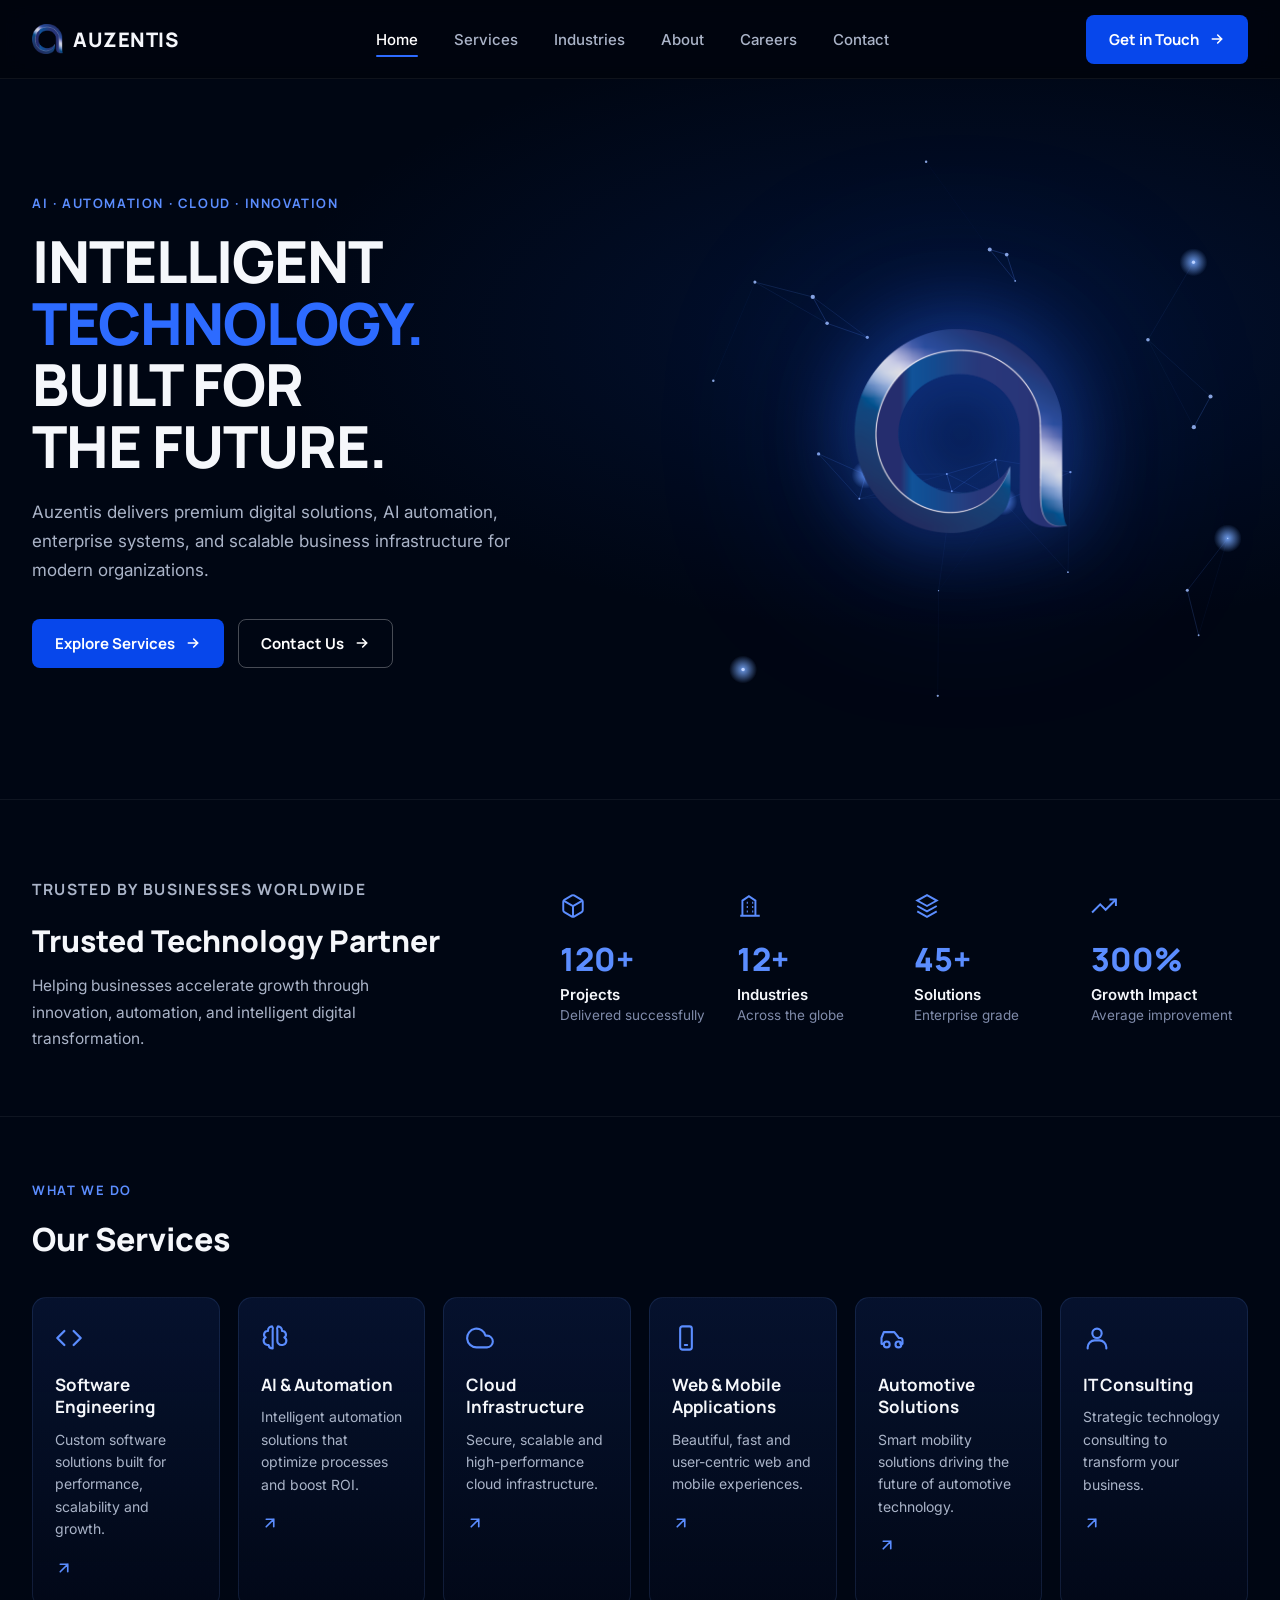
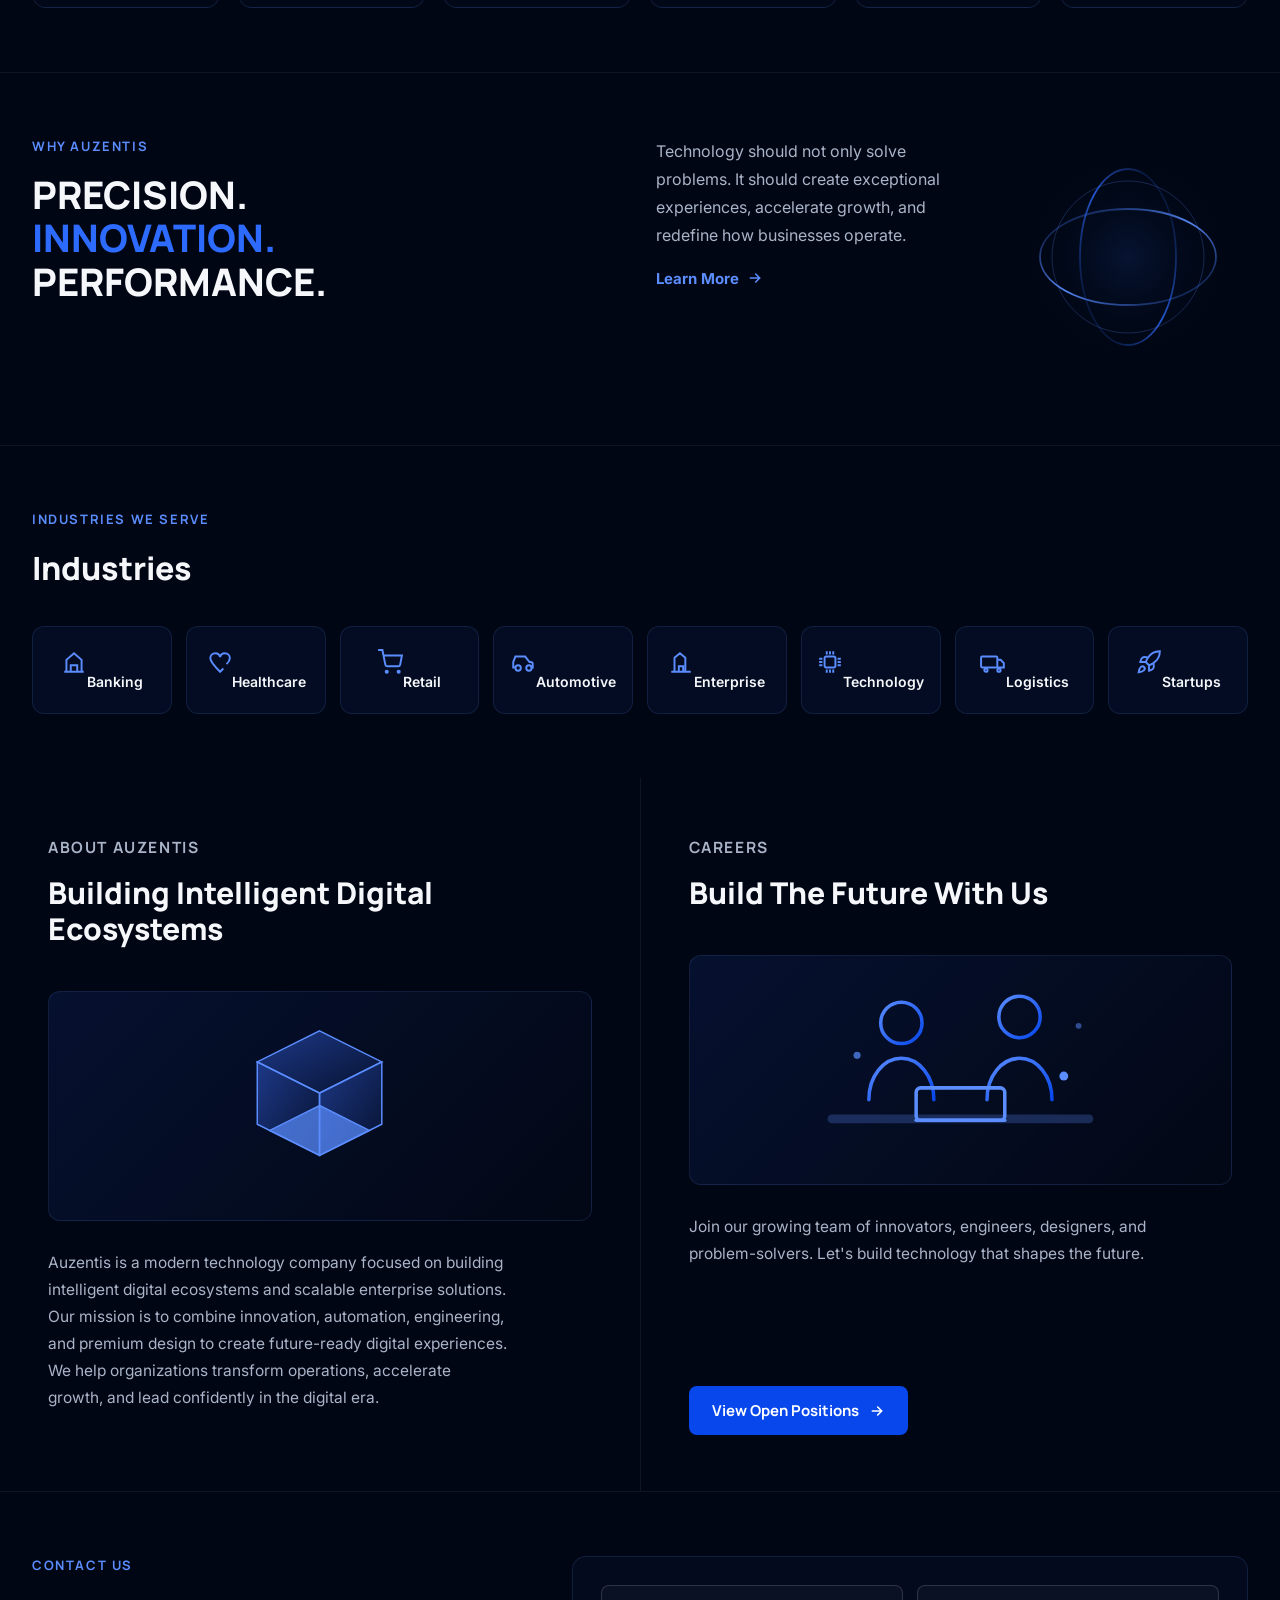
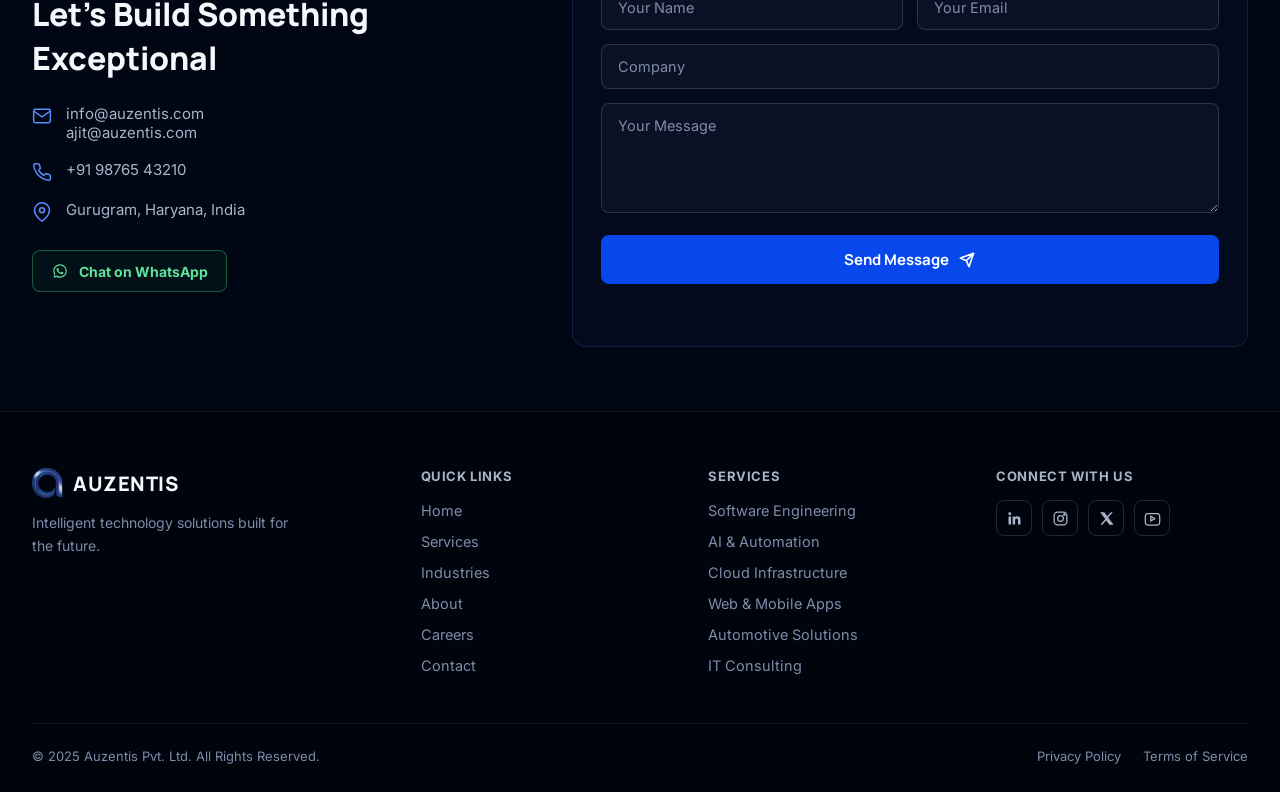
==== index.html @ 9b51dac3 "Auzentis website first draft commited" ====
<!DOCTYPE html>
<html lang="en">
<head>
<meta charset="UTF-8">
<meta name="viewport" content="width=device-width, initial-scale=1.0">
<title>Auzentis — Intelligent Technology. Built For The Future.</title>
<meta name="description" content="Auzentis delivers premium digital solutions, AI automation, enterprise systems, and scalable business infrastructure for modern organizations.">
<link rel="icon" type="image/png" href="assets/favicon-32.png">
<link rel="apple-touch-icon" href="assets/apple-touch-icon.png">
<link rel="preconnect" href="https://fonts.googleapis.com">
<link rel="preconnect" href="https://fonts.gstatic.com" crossorigin>
<link href="https://fonts.googleapis.com/css2?family=Inter:wght@400;500;600;700;800;900&family=Manrope:wght@400;500;600;700;800&display=swap" rel="stylesheet">
<style>
  :root{
    --bg-0:#00040c;
    --bg-1:#000613;
    --bg-2:#000a1a;
    --bg-3:#02091c;
    --card:#04123180;
    --card-solid:#071534;
    --border-soft:rgba(70,100,170,0.22);
    --border-strong:rgba(110,150,255,0.3);
    --blue:#0747eb;
    --blue-bright:#2d6bff;
    --blue-light:#5b8dff;
    --white:#f5f7fb;
    --grey:#aab4c8;
    --grey-dim:#7f8baa;
    --radius:14px;
    --maxw:1280px;
    --font-display:'Manrope', 'Inter', sans-serif;
    --font-body:'Inter', sans-serif;
  }

  *{margin:0;padding:0;box-sizing:border-box;}

  html{scroll-behavior:smooth;}

  body{
    background:var(--bg-1);
    color:var(--white);
    font-family:var(--font-body);
    -webkit-font-smoothing:antialiased;
    overflow-x:hidden;
  }

  a{color:inherit;text-decoration:none;}
  ul{list-style:none;}
  button{font-family:inherit;cursor:pointer;}

  img{max-width:100%;display:block;}

  .wrap{
    max-width:var(--maxw);
    margin:0 auto;
    padding:0 32px;
  }

  :focus-visible{
    outline:2px solid var(--blue-light);
    outline-offset:3px;
    border-radius:4px;
  }

  /* ---------- Buttons ---------- */
  .btn{
    display:inline-flex;
    align-items:center;
    gap:10px;
    font-family:var(--font-display);
    font-weight:700;
    font-size:15px;
    padding:13px 22px;
    border-radius:8px;
    border:1px solid transparent;
    transition:transform .15s ease, box-shadow .15s ease, background .15s ease, border-color .15s ease;
    white-space:nowrap;
  }
  .btn svg{transition:transform .2s ease;}
  .btn:hover svg{transform:translateX(3px);}
  .btn-primary{
    background:var(--blue);
    color:#fff;
    box-shadow:0 0 0 0 rgba(7,71,235,0.5);
  }
  .btn-primary:hover{
    background:var(--blue-bright);
    box-shadow:0 6px 24px -4px rgba(13,90,255,0.55);
    transform:translateY(-1px);
  }
  .btn-outline{
    background:transparent;
    border:1px solid rgba(255,255,255,0.28);
    color:#fff;
  }
  .btn-outline:hover{
    border-color:rgba(255,255,255,0.6);
    background:rgba(255,255,255,0.04);
    transform:translateY(-1px);
  }
  .btn-sm{padding:11px 18px;font-size:14px;}

  /* ---------- Header ---------- */
  header{
    position:sticky;
    top:0;
    z-index:200;
    background:rgba(0,4,12,0.78);
    backdrop-filter:blur(14px) saturate(140%);
    -webkit-backdrop-filter:blur(14px) saturate(140%);
    border-bottom:1px solid rgba(255,255,255,0.06);
  }
  .nav-row{
    display:flex;
    align-items:center;
    justify-content:space-between;
    height:78px;
    gap:24px;
  }
  .brand{
    display:flex;
    align-items:center;
    gap:10px;
    font-family:var(--font-display);
    font-weight:800;
    font-size:20px;
    letter-spacing:0.5px;
    flex-shrink:0;
  }
  .brand img{height:30px;width:auto;}

  nav.primary-nav{flex:1;}
  nav.primary-nav ul{
    display:flex;
    align-items:center;
    justify-content:center;
    gap:36px;
  }
  nav.primary-nav a{
    font-size:15px;
    font-weight:500;
    color:var(--grey);
    position:relative;
    padding:6px 0;
    transition:color .15s ease;
  }
  nav.primary-nav a:hover{color:#fff;}
  nav.primary-nav a.active{color:#fff;}
  nav.primary-nav a.active::after{
    content:'';
    position:absolute;
    left:0; right:0; bottom:-2px;
    height:2px;
    background:var(--blue-bright);
    border-radius:2px;
  }

  .header-cta{flex-shrink:0;}
  .header-cta .btn{display:none;}
  @media (min-width:880px){
    .header-cta .btn{display:inline-flex;}
  }

  .mobile-toggle{
    display:flex;
    flex-direction:column;
    justify-content:center;
    gap:5px;
    width:34px;
    height:34px;
    background:none;
    border:none;
  }
  .mobile-toggle span{
    display:block;
    height:2px;
    width:100%;
    background:#fff;
    border-radius:2px;
    transition:transform .25s ease, opacity .25s ease;
  }
  .mobile-toggle.open span:nth-child(1){transform:translateY(7px) rotate(45deg);}
  .mobile-toggle.open span:nth-child(2){opacity:0;}
  .mobile-toggle.open span:nth-child(3){transform:translateY(-7px) rotate(-45deg);}

  .mobile-menu{
    position:fixed;
    top:78px;
    left:0; right:0;
    background:#00040c;
    border-bottom:1px solid rgba(255,255,255,0.08);
    max-height:0;
    overflow:hidden;
    transition:max-height .35s ease;
    z-index:199;
  }
  .mobile-menu.open{max-height:calc(100vh - 78px);overflow-y:auto;}
  .mobile-menu ul{
    display:flex;
    flex-direction:column;
    padding:8px 32px 28px;
  }
  .mobile-menu a{
    display:block;
    padding:14px 0;
    font-size:17px;
    font-weight:600;
    border-bottom:1px solid rgba(255,255,255,0.06);
    color:#fff;
  }
  .mobile-menu .btn{margin-top:18px;width:100%;justify-content:center;}

  @media (min-width:880px){
    .mobile-toggle{display:none;}
    .mobile-menu{display:none;}
  }
  @media (max-width:879px){
    nav.primary-nav{display:none;}
  }

  /* ---------- Hero ---------- */
  .hero{
    position:relative;
    background:radial-gradient(ellipse 90% 70% at 75% 35%, rgba(7,40,110,0.35), transparent 60%), var(--bg-1);
    padding:72px 0 88px;
    overflow:hidden;
  }
  .hero-grid{
    display:grid;
    grid-template-columns:1fr;
    gap:48px;
    align-items:center;
  }
  @media (min-width:960px){
    .hero-grid{grid-template-columns:1.05fr 1fr;gap:40px;}
  }
  .eyebrow{
    font-family:var(--font-display);
    font-size:13px;
    font-weight:700;
    letter-spacing:1.6px;
    color:var(--blue-light);
    text-transform:uppercase;
    margin-bottom:18px;
  }
  .hero h1{
    font-family:var(--font-display);
    font-weight:800;
    font-size:clamp(38px, 6vw, 58px);
    line-height:1.06;
    letter-spacing:-1px;
    text-transform:uppercase;
  }
  .hero h1 .accent{color:var(--blue-bright);}
  .hero p.lead{
    margin-top:22px;
    font-size:17px;
    line-height:1.7;
    color:var(--grey);
    max-width:480px;
  }
  .hero-actions{
    display:flex;
    gap:14px;
    margin-top:34px;
    flex-wrap:wrap;
  }
  .hero-visual{
    position:relative;
    aspect-ratio:1/1;
    width:100%;
    max-width:560px;
    margin:0 auto;
  }
  .hero-visual canvas{
    width:100%;
    height:100%;
    display:block;
  }
  .hero-logo-mark{
    position:absolute;
    top:50%;
    left:50%;
    transform:translate(-50%,-50%);
    width:38%;
    max-width:220px;
    filter:drop-shadow(0 0 40px rgba(45,107,255,0.55)) drop-shadow(0 0 90px rgba(7,71,235,0.35));
    pointer-events:none;
    z-index:2;
    animation:logoFloat 6s ease-in-out infinite;
  }
  @keyframes logoFloat{
    0%,100%{transform:translate(-50%,-50%) translateY(0);}
    50%{transform:translate(-50%,-50%) translateY(-10px);}
  }
  @media (prefers-reduced-motion: reduce){
    .hero-logo-mark{animation:none;}
  }

  /* ---------- Stats / Trusted ---------- */
  .section{
    padding:64px 0;
    border-top:1px solid rgba(255,255,255,0.06);
  }
  .section-tight{padding:56px 0;}

  .trusted-grid{
    display:grid;
    grid-template-columns:1fr;
    gap:36px;
    align-items:center;
  }
  @media (min-width:760px){
    .trusted-grid{grid-template-columns:1fr 1.4fr;}
  }
  .trusted-copy h2{
    font-family:var(--font-display);
    font-size:clamp(24px,3.4vw,30px);
    font-weight:800;
    margin-top:6px;
  }
  .trusted-copy p{
    margin-top:12px;
    color:var(--grey);
    font-size:15.5px;
    line-height:1.7;
    max-width:420px;
  }
  .stats-row{
    display:grid;
    grid-template-columns:repeat(2,1fr);
    gap:28px 20px;
  }
  @media (min-width:560px){
    .stats-row{grid-template-columns:repeat(4,1fr);}
  }
  .stat-icon{
    color:var(--blue-light);
    margin-bottom:14px;
  }
  .stat-num{
    font-family:var(--font-display);
    font-weight:800;
    font-size:clamp(26px,3.4vw,32px);
    color:var(--blue-light);
  }
  .stat-label{
    font-weight:600;
    font-size:15px;
    margin-top:4px;
  }
  .stat-sub{
    color:var(--grey-dim);
    font-size:13.5px;
    margin-top:3px;
  }

  /* ---------- Services ---------- */
  .section-head{margin-bottom:36px;}
  .section-head h2{
    font-family:var(--font-display);
    font-size:clamp(26px,3.6vw,32px);
    font-weight:800;
    margin-top:6px;
  }
  .services-grid{
    display:grid;
    grid-template-columns:1fr;
    gap:18px;
  }
  @media (min-width:620px){
    .services-grid{grid-template-columns:repeat(2,1fr);}
  }
  @media (min-width:960px){
    .services-grid{grid-template-columns:repeat(3,1fr);}
  }
  @media (min-width:1180px){
    .services-grid{grid-template-columns:repeat(6,1fr);}
  }
  .card{
    background:linear-gradient(180deg, rgba(10,28,68,0.55), rgba(4,12,32,0.4));
    border:1px solid var(--border-soft);
    border-radius:var(--radius);
    padding:26px 22px;
    transition:border-color .2s ease, transform .2s ease, background .2s ease;
  }
  .card:hover{
    border-color:var(--border-strong);
    transform:translateY(-3px);
    background:linear-gradient(180deg, rgba(14,36,86,0.6), rgba(4,12,32,0.45));
  }
  .card-icon{
    color:var(--blue-light);
    margin-bottom:18px;
  }
  .card h3{
    font-family:var(--font-display);
    font-size:17px;
    font-weight:700;
    line-height:1.3;
  }
  .card p{
    margin-top:10px;
    color:var(--grey);
    font-size:14px;
    line-height:1.6;
  }
  .card-arrow{
    margin-top:18px;
    color:var(--blue-light);
  }

  /* ---------- Why Auzentis ---------- */
  .why-grid{
    display:grid;
    grid-template-columns:1fr;
    gap:32px;
    align-items:start;
  }
  @media (min-width:900px){
    .why-grid{grid-template-columns:1fr 1fr;}
  }
  .why-heading{
    font-family:var(--font-display);
    font-size:clamp(28px,4.2vw,38px);
    font-weight:800;
    line-height:1.15;
    text-transform:uppercase;
  }
  .why-heading .accent{color:var(--blue-bright);}
  .why-text{
    display:grid;
    grid-template-columns:1fr;
    gap:24px;
    align-items:start;
  }
  @media (min-width:560px){
    .why-text{grid-template-columns:1.15fr 1fr;}
  }
  .why-text p{
    color:var(--grey);
    font-size:16px;
    line-height:1.75;
    max-width:460px;
  }
  .learn-more{
    display:inline-flex;
    align-items:center;
    gap:8px;
    color:var(--blue-light);
    font-weight:700;
    font-size:15px;
  }
  .learn-more svg{transition:transform .2s ease;}
  .learn-more:hover svg{transform:translateX(4px);}
  .why-copy{
    display:flex;
    flex-direction:column;
    gap:20px;
  }
  .ring-visual{
    aspect-ratio:1/1;
    width:100%;
    max-width:240px;
    margin:0 auto;
  }
  @media (min-width:560px){
    .ring-visual{margin:0 0 0 auto;}
  }

  /* ---------- Industries ---------- */
  .industries-grid{
    display:grid;
    grid-template-columns:repeat(2,1fr);
    gap:14px;
  }
  @media (min-width:600px){
    .industries-grid{grid-template-columns:repeat(4,1fr);}
  }
  @media (min-width:1000px){
    .industries-grid{grid-template-columns:repeat(8,1fr);}
  }
  .industry-card{
    background:rgba(8,22,54,0.45);
    border:1px solid var(--border-soft);
    border-radius:12px;
    padding:22px 12px;
    text-align:center;
    transition:border-color .2s ease, transform .2s ease;
  }
  .industry-card:hover{
    border-color:var(--border-strong);
    transform:translateY(-2px);
  }
  .industry-card svg{color:var(--blue-light);margin-bottom:12px;}
  .industry-card span{font-size:14px;font-weight:600;}

  /* ---------- About / Careers split ---------- */
  .split-grid{
    display:grid;
    grid-template-columns:1fr;
    gap:1px;
    background:rgba(255,255,255,0.06);
  }
  @media (min-width:880px){
    .split-grid{grid-template-columns:1fr 1fr;}
  }
  .split-panel{
    background:var(--bg-1);
    padding:48px 32px;
    display:flex;
    flex-direction:column;
  }
  @media (min-width:880px){
    .split-panel{padding:56px 48px;}
  }
  .split-panel .eyebrow{margin-bottom:14px;}
  .split-panel h2{
    font-family:var(--font-display);
    font-size:clamp(24px,3.2vw,30px);
    font-weight:800;
    line-height:1.2;
    margin-bottom:16px;
  }
  .split-panel p{
    color:var(--grey);
    font-size:15.5px;
    line-height:1.75;
    max-width:460px;
    margin-bottom:24px;
  }
  .split-visual{
    margin:28px 0;
    border-radius:12px;
    overflow:hidden;
    height:230px;
    background:linear-gradient(135deg, rgba(8,22,60,0.7), rgba(3,8,22,0.9));
    border:1px solid var(--border-soft);
    display:flex;
    align-items:center;
    justify-content:center;
    flex-shrink:0;
  }
  .careers-cta{
    margin-top:auto;
    align-self:flex-start;
  }
  .careers-photo{
    width:100%;height:100%;object-fit:cover;
  }

  /* ---------- Contact ---------- */
  .contact-grid{
    display:grid;
    grid-template-columns:1fr;
    gap:40px;
  }
  @media (min-width:960px){
    .contact-grid{grid-template-columns:0.85fr 1.15fr;}
  }
  .contact-info h2{
    font-family:var(--font-display);
    font-size:clamp(26px,3.6vw,32px);
    font-weight:800;
    margin-top:6px;
    margin-bottom:24px;
  }
  .contact-line{
    display:flex;
    align-items:flex-start;
    gap:14px;
    margin-bottom:18px;
    font-size:15px;
    color:var(--grey);
  }
  .contact-line svg{color:var(--blue-light);flex-shrink:0;margin-top:2px;}
  .contact-line a{color:var(--grey);transition:color .15s ease;}
  .contact-line a:hover{color:#fff;}
  .whatsapp-btn{
    margin-top:10px;
    display:inline-flex;
    align-items:center;
    gap:10px;
    border:1px solid rgba(60,200,120,0.4);
    color:#5fe39a;
    padding:11px 18px;
    border-radius:8px;
    font-weight:700;
    font-size:14px;
    background:rgba(40,180,100,0.06);
    transition:background .2s ease, border-color .2s ease;
  }
  .whatsapp-btn:hover{
    background:rgba(40,180,100,0.14);
    border-color:rgba(60,200,120,0.7);
  }

  .form-card{
    background:rgba(6,16,40,0.55);
    border:1px solid var(--border-soft);
    border-radius:var(--radius);
    padding:28px;
  }
  .form-row{
    display:grid;
    grid-template-columns:1fr;
    gap:14px;
    margin-bottom:14px;
  }
  @media (min-width:540px){
    .form-row.two{grid-template-columns:1fr 1fr;}
  }
  .field input,
  .field textarea{
    width:100%;
    background:rgba(255,255,255,0.03);
    border:1px solid rgba(255,255,255,0.14);
    border-radius:8px;
    padding:13px 16px;
    color:#fff;
    font-family:inherit;
    font-size:14.5px;
    transition:border-color .15s ease, background .15s ease;
  }
  .field input::placeholder,
  .field textarea::placeholder{color:var(--grey-dim);}
  .field input:focus,
  .field textarea:focus{
    border-color:var(--blue-light);
    background:rgba(255,255,255,0.05);
    outline:none;
  }
  .field textarea{resize:vertical;min-height:110px;}
  .form-card .btn{width:100%;justify-content:center;margin-top:4px;}
  .form-status{
    margin-top:14px;
    font-size:14px;
    min-height:20px;
    color:#5fe39a;
  }
  .form-status.error{color:#ff8585;}

  /* ---------- Footer ---------- */
  footer{
    border-top:1px solid rgba(255,255,255,0.06);
    background:var(--bg-0);
    padding:56px 0 28px;
  }
  .footer-grid{
    display:grid;
    grid-template-columns:1fr;
    gap:36px;
  }
  @media (min-width:760px){
    .footer-grid{grid-template-columns:1.4fr 1fr 1fr 1fr;}
  }
  .footer-brand .brand{margin-bottom:14px;}
  .footer-brand p{
    color:var(--grey-dim);
    font-size:14px;
    line-height:1.6;
    max-width:260px;
  }
  .footer-col h4{
    font-size:13px;
    font-weight:700;
    letter-spacing:0.6px;
    text-transform:uppercase;
    color:var(--grey);
    margin-bottom:16px;
  }
  .footer-col ul{display:flex;flex-direction:column;gap:11px;}
  .footer-col a{
    color:var(--grey-dim);
    font-size:14.5px;
    transition:color .15s ease;
  }
  .footer-col a:hover{color:#fff;}
  .social-row{display:flex;gap:10px;margin-top:6px;}
  .social-row a{
    width:36px;height:36px;
    display:flex;align-items:center;justify-content:center;
    border:1px solid rgba(255,255,255,0.14);
    border-radius:8px;
    color:var(--grey);
    transition:border-color .15s ease, color .15s ease, background .15s ease;
  }
  .social-row a:hover{
    border-color:rgba(255,255,255,0.4);
    color:#fff;
    background:rgba(255,255,255,0.04);
  }
  .footer-bottom{
    margin-top:48px;
    padding-top:24px;
    border-top:1px solid rgba(255,255,255,0.06);
    display:flex;
    flex-direction:column;
    gap:10px;
    align-items:center;
    text-align:center;
  }
  @media (min-width:700px){
    .footer-bottom{flex-direction:row;justify-content:space-between;text-align:left;}
  }
  .footer-bottom p{color:var(--grey-dim);font-size:13px;}
  .footer-bottom .legal-links{display:flex;gap:22px;}
  .footer-bottom .legal-links a{color:var(--grey-dim);font-size:13px;}
  .footer-bottom .legal-links a:hover{color:#fff;}

  /* ---------- Reveal animation ---------- */
  .reveal{
    opacity:0;
    transform:translateY(18px);
    transition:opacity .6s ease, transform .6s ease;
  }
  .reveal.in{opacity:1;transform:translateY(0);}

  @media (prefers-reduced-motion: reduce){
    .reveal{opacity:1;transform:none;transition:none;}
    html{scroll-behavior:auto;}
  }

  /* ---------- Ring animation ---------- */
  .spin-slow{animation:spin 14s linear infinite;}
  .spin-rev{animation:spinRev 18s linear infinite;}
  .spin-mid{animation:spin 24s linear infinite;}
  @keyframes spin{from{transform:rotate(0deg);}to{transform:rotate(360deg);}}
  @keyframes spinRev{from{transform:rotate(360deg);}to{transform:rotate(0deg);}}
  @media (prefers-reduced-motion: reduce){
    .spin-slow,.spin-rev,.spin-mid{animation:none;}
  }
</style>
</head>
<body>

<header>
  <div class="wrap nav-row">
    <a href="#home" class="brand">
      <img src="assets/icon_trimmed.png" alt="Auzentis logo">
      AUZENTIS
    </a>
    <nav class="primary-nav" aria-label="Primary">
      <ul>
        <li><a href="#home" class="active">Home</a></li>
        <li><a href="#services">Services</a></li>
        <li><a href="#industries">Industries</a></li>
        <li><a href="#about">About</a></li>
        <li><a href="#careers">Careers</a></li>
        <li><a href="#contact">Contact</a></li>
      </ul>
    </nav>
    <div class="header-cta">
      <a href="#contact" class="btn btn-primary">Get in Touch
        <svg width="16" height="16" viewBox="0 0 24 24" fill="none" stroke="currentColor" stroke-width="2.4" stroke-linecap="round"><path d="M5 12h14M13 6l6 6-6 6"/></svg>
      </a>
    </div>
    <button class="mobile-toggle" id="mobileToggle" aria-label="Toggle menu" aria-expanded="false">
      <span></span><span></span><span></span>
    </button>
  </div>
  <div class="mobile-menu" id="mobileMenu">
    <ul>
      <li><a href="#home">Home</a></li>
      <li><a href="#services">Services</a></li>
      <li><a href="#industries">Industries</a></li>
      <li><a href="#about">About</a></li>
      <li><a href="#careers">Careers</a></li>
      <li><a href="#contact">Contact</a></li>
    </ul>
    <div class="wrap" style="padding:0 32px;">
      <a href="#contact" class="btn btn-primary">Get in Touch
        <svg width="16" height="16" viewBox="0 0 24 24" fill="none" stroke="currentColor" stroke-width="2.4" stroke-linecap="round"><path d="M5 12h14M13 6l6 6-6 6"/></svg>
      </a>
    </div>
  </div>
</header>

<main>

  <!-- HERO -->
  <section class="hero" id="home">
    <div class="wrap hero-grid">
      <div>
        <p class="eyebrow">AI &middot; AUTOMATION &middot; CLOUD &middot; INNOVATION</p>
        <h1>INTELLIGENT<br><span class="accent">TECHNOLOGY.</span><br>BUILT FOR<br>THE FUTURE.</h1>
        <p class="lead">Auzentis delivers premium digital solutions, AI automation, enterprise systems, and scalable business infrastructure for modern organizations.</p>
        <div class="hero-actions">
          <a href="#services" class="btn btn-primary">Explore Services
            <svg width="16" height="16" viewBox="0 0 24 24" fill="none" stroke="currentColor" stroke-width="2.4" stroke-linecap="round"><path d="M5 12h14M13 6l6 6-6 6"/></svg>
          </a>
          <a href="#contact" class="btn btn-outline">Contact Us
            <svg width="16" height="16" viewBox="0 0 24 24" fill="none" stroke="currentColor" stroke-width="2.4" stroke-linecap="round"><path d="M5 12h14M13 6l6 6-6 6"/></svg>
          </a>
        </div>
      </div>
      <div class="hero-visual">
        <canvas id="networkCanvas" aria-hidden="true"></canvas>
        <img class="hero-logo-mark" src="assets/logo_hero_trimmed.png" alt="Auzentis logo mark">
      </div>
    </div>
  </section>

  <!-- TRUSTED / STATS -->
  <section class="section" id="trusted">
    <div class="wrap">
      <div class="trusted-grid">
        <div class="trusted-copy reveal">
          <p class="eyebrow">TRUSTED BY BUSINESSES WORLDWIDE</p>
          <h2>Trusted Technology Partner</h2>
          <p>Helping businesses accelerate growth through innovation, automation, and intelligent digital transformation.</p>
        </div>
        <div class="stats-row">
          <div class="reveal">
            <div class="stat-icon"><svg width="26" height="26" viewBox="0 0 24 24" fill="none" stroke="currentColor" stroke-width="1.8"><path d="M21 16V8a2 2 0 0 0-1-1.73l-7-4a2 2 0 0 0-2 0l-7 4A2 2 0 0 0 3 8v8a2 2 0 0 0 1 1.73l7 4a2 2 0 0 0 2 0l7-4A2 2 0 0 0 21 16z"/><path d="M3.27 6.96L12 12.01l8.73-5.05M12 22.08V12"/></svg></div>
            <div class="stat-num">120+</div>
            <div class="stat-label">Projects</div>
            <div class="stat-sub">Delivered successfully</div>
          </div>
          <div class="reveal">
            <div class="stat-icon"><svg width="26" height="26" viewBox="0 0 24 24" fill="none" stroke="currentColor" stroke-width="1.8"><path d="M3 21h18M5 21V7l6-4 6 4v14M9 9h1m4 0h1m-6 4h1m4 0h1m-6 4h1m4 0h1"/></svg></div>
            <div class="stat-num">12+</div>
            <div class="stat-label">Industries</div>
            <div class="stat-sub">Across the globe</div>
          </div>
          <div class="reveal">
            <div class="stat-icon"><svg width="26" height="26" viewBox="0 0 24 24" fill="none" stroke="currentColor" stroke-width="1.8"><path d="M12 2 3 7l9 5 9-5-9-5zM3 12l9 5 9-5M3 17l9 5 9-5"/></svg></div>
            <div class="stat-num">45+</div>
            <div class="stat-label">Solutions</div>
            <div class="stat-sub">Enterprise grade</div>
          </div>
          <div class="reveal">
            <div class="stat-icon"><svg width="26" height="26" viewBox="0 0 24 24" fill="none" stroke="currentColor" stroke-width="1.8"><path d="M23 6l-9.5 9.5-5-5L1 18"/><path d="M17 6h6v6"/></svg></div>
            <div class="stat-num">300%</div>
            <div class="stat-label">Growth Impact</div>
            <div class="stat-sub">Average improvement</div>
          </div>
        </div>
      </div>
    </div>
  </section>

  <!-- SERVICES -->
  <section class="section" id="services">
    <div class="wrap">
      <div class="section-head reveal">
        <p class="eyebrow">WHAT WE DO</p>
        <h2>Our Services</h2>
      </div>
      <div class="services-grid">

        <div class="card reveal">
          <div class="card-icon"><svg width="28" height="28" viewBox="0 0 24 24" fill="none" stroke="currentColor" stroke-width="2" stroke-linecap="round" stroke-linejoin="round"><polyline points="16 18 22 12 16 6"/><polyline points="8 6 2 12 8 18"/></svg></div>
          <h3>Software Engineering</h3>
          <p>Custom software solutions built for performance, scalability and growth.</p>
          <div class="card-arrow"><svg width="18" height="18" viewBox="0 0 24 24" fill="none" stroke="currentColor" stroke-width="2.2" stroke-linecap="round"><path d="M17 7 7 17M7 7h10v10"/></svg></div>
        </div>

        <div class="card reveal">
          <div class="card-icon"><svg width="28" height="28" viewBox="0 0 24 24" fill="none" stroke="currentColor" stroke-width="1.8" stroke-linecap="round" stroke-linejoin="round"><path d="M9.5 2a3.5 3.5 0 0 0-3.5 3.5v.5a3 3 0 0 0-2 5.5 3.5 3.5 0 0 0 1.5 6.5h1A3.5 3.5 0 0 0 10 21V5.5A3.5 3.5 0 0 0 9.5 2zM14.5 2A3.5 3.5 0 0 1 18 5.5v.5a3 3 0 0 1 2 5.5 3.5 3.5 0 0 1-1.5 6.5h-1a3.5 3.5 0 0 1-3.5-3.5V5.5A3.5 3.5 0 0 1 14.5 2z"/></svg></div>
          <h3>AI &amp; Automation</h3>
          <p>Intelligent automation solutions that optimize processes and boost ROI.</p>
          <div class="card-arrow"><svg width="18" height="18" viewBox="0 0 24 24" fill="none" stroke="currentColor" stroke-width="2.2" stroke-linecap="round"><path d="M17 7 7 17M7 7h10v10"/></svg></div>
        </div>

        <div class="card reveal">
          <div class="card-icon"><svg width="28" height="28" viewBox="0 0 24 24" fill="none" stroke="currentColor" stroke-width="1.8" stroke-linecap="round" stroke-linejoin="round"><path d="M18 10h-1.26A8 8 0 1 0 9 20h9a5 5 0 0 0 0-10z"/></svg></div>
          <h3>Cloud Infrastructure</h3>
          <p>Secure, scalable and high-performance cloud infrastructure.</p>
          <div class="card-arrow"><svg width="18" height="18" viewBox="0 0 24 24" fill="none" stroke="currentColor" stroke-width="2.2" stroke-linecap="round"><path d="M17 7 7 17M7 7h10v10"/></svg></div>
        </div>

        <div class="card reveal">
          <div class="card-icon"><svg width="28" height="28" viewBox="0 0 24 24" fill="none" stroke="currentColor" stroke-width="1.8" stroke-linecap="round" stroke-linejoin="round"><rect x="7" y="2" width="10" height="20" rx="2"/><path d="M11 18h2"/></svg></div>
          <h3>Web &amp; Mobile Applications</h3>
          <p>Beautiful, fast and user-centric web and mobile experiences.</p>
          <div class="card-arrow"><svg width="18" height="18" viewBox="0 0 24 24" fill="none" stroke="currentColor" stroke-width="2.2" stroke-linecap="round"><path d="M17 7 7 17M7 7h10v10"/></svg></div>
        </div>

        <div class="card reveal">
          <div class="card-icon"><svg width="28" height="28" viewBox="0 0 24 24" fill="none" stroke="currentColor" stroke-width="1.8" stroke-linecap="round" stroke-linejoin="round"><path d="M5 17h-2v-5l2-5h9l4 5h1a2 2 0 0 1 2 2v3h-2"/><circle cx="7.5" cy="17.5" r="2.5"/><circle cx="17.5" cy="17.5" r="2.5"/></svg></div>
          <h3>Automotive Solutions</h3>
          <p>Smart mobility solutions driving the future of automotive technology.</p>
          <div class="card-arrow"><svg width="18" height="18" viewBox="0 0 24 24" fill="none" stroke="currentColor" stroke-width="2.2" stroke-linecap="round"><path d="M17 7 7 17M7 7h10v10"/></svg></div>
        </div>

        <div class="card reveal">
          <div class="card-icon"><svg width="28" height="28" viewBox="0 0 24 24" fill="none" stroke="currentColor" stroke-width="1.8" stroke-linecap="round" stroke-linejoin="round"><circle cx="12" cy="8" r="4"/><path d="M4 21v-1a6 6 0 0 1 6-6h4a6 6 0 0 1 6 6v1"/></svg></div>
          <h3>IT Consulting</h3>
          <p>Strategic technology consulting to transform your business.</p>
          <div class="card-arrow"><svg width="18" height="18" viewBox="0 0 24 24" fill="none" stroke="currentColor" stroke-width="2.2" stroke-linecap="round"><path d="M17 7 7 17M7 7h10v10"/></svg></div>
        </div>

      </div>
    </div>
  </section>

  <!-- WHY AUZENTIS -->
  <section class="section">
    <div class="wrap">
      <div class="why-grid">
        <div class="reveal">
          <p class="eyebrow">WHY AUZENTIS</p>
          <h2 class="why-heading">PRECISION.<br><span class="accent">INNOVATION.</span><br>PERFORMANCE.</h2>
        </div>
        <div class="why-text reveal">
          <div class="why-copy">
            <p>Technology should not only solve problems. It should create exceptional experiences, accelerate growth, and redefine how businesses operate.</p>
            <a href="#about" class="learn-more">Learn More
              <svg width="16" height="16" viewBox="0 0 24 24" fill="none" stroke="currentColor" stroke-width="2.4" stroke-linecap="round"><path d="M5 12h14M13 6l6 6-6 6"/></svg>
            </a>
          </div>
          <div class="ring-visual reveal" aria-hidden="true">
            <svg viewBox="0 0 300 300" width="100%" height="100%">
              <defs>
                <radialGradient id="ringGlow" cx="50%" cy="50%" r="50%">
                  <stop offset="0%" stop-color="#1a3a8c" stop-opacity="0.25"/>
                  <stop offset="100%" stop-color="#000613" stop-opacity="0"/>
                </radialGradient>
                <linearGradient id="ringStroke1" x1="0%" y1="0%" x2="100%" y2="100%">
                  <stop offset="0%" stop-color="#1c3f99" stop-opacity="0.2"/>
                  <stop offset="50%" stop-color="#5b8dff" stop-opacity="0.95"/>
                  <stop offset="100%" stop-color="#1c3f99" stop-opacity="0.2"/>
                </linearGradient>
                <linearGradient id="ringStroke2" x1="100%" y1="0%" x2="0%" y2="100%">
                  <stop offset="0%" stop-color="#1c3f99" stop-opacity="0"/>
                  <stop offset="50%" stop-color="#2d6bff" stop-opacity="0.8"/>
                  <stop offset="100%" stop-color="#1c3f99" stop-opacity="0"/>
                </linearGradient>
              </defs>
              <circle cx="150" cy="150" r="140" fill="url(#ringGlow)"/>
              <g class="spin-slow" style="transform-origin:150px 150px;">
                <ellipse cx="150" cy="150" rx="110" ry="60" fill="none" stroke="url(#ringStroke1)" stroke-width="2.2"/>
              </g>
              <g class="spin-rev" style="transform-origin:150px 150px;">
                <ellipse cx="150" cy="150" rx="60" ry="110" fill="none" stroke="url(#ringStroke2)" stroke-width="2.2"/>
              </g>
              <g class="spin-mid" style="transform-origin:150px 150px;">
                <ellipse cx="150" cy="150" rx="95" ry="95" fill="none" stroke="rgba(91,141,255,0.3)" stroke-width="1"/>
              </g>
            </svg>
          </div>
        </div>
      </div>
    </div>
  </section>

  <!-- INDUSTRIES -->
  <section class="section" id="industries">
    <div class="wrap">
      <div class="section-head reveal">
        <p class="eyebrow">INDUSTRIES WE SERVE</p>
        <h2>Industries</h2>
      </div>
      <div class="industries-grid">
        <div class="industry-card reveal"><svg width="26" height="26" viewBox="0 0 24 24" fill="none" stroke="currentColor" stroke-width="1.8"><path d="M3 21h18M5 21V10l7-6 7 6v11M9 21v-6h6v6"/></svg><span>Banking</span></div>
        <div class="industry-card reveal"><svg width="26" height="26" viewBox="0 0 24 24" fill="none" stroke="currentColor" stroke-width="1.8"><path d="M19 14c1.5-1.5 3-3.5 3-5.5A4.5 4.5 0 0 0 17.5 4 4.5 4.5 0 0 0 13 7.5 4.5 4.5 0 0 0 8.5 4 4.5 4.5 0 0 0 4 8.5C4 12 8 16 13 21c1-1 2-2 3-3"/></svg><span>Healthcare</span></div>
        <div class="industry-card reveal"><svg width="26" height="26" viewBox="0 0 24 24" fill="none" stroke="currentColor" stroke-width="1.8"><circle cx="9" cy="21" r="1"/><circle cx="20" cy="21" r="1"/><path d="M1 1h4l2.7 13.4a2 2 0 0 0 2 1.6h9.7a2 2 0 0 0 2-1.6L23 6H6"/></svg><span>Retail</span></div>
        <div class="industry-card reveal"><svg width="26" height="26" viewBox="0 0 24 24" fill="none" stroke="currentColor" stroke-width="1.8"><path d="M5 17h-2v-5l2-5h9l4 5h1a2 2 0 0 1 2 2v3h-2"/><circle cx="7.5" cy="17.5" r="2.5"/><circle cx="17.5" cy="17.5" r="2.5"/></svg><span>Automotive</span></div>
        <div class="industry-card reveal"><svg width="26" height="26" viewBox="0 0 24 24" fill="none" stroke="currentColor" stroke-width="1.8"><path d="M3 21h18M6 21V8l5-4 5 4v13M10 21v-5h4v5M9 12h.01M9 9h.01M14 12h.01M14 9h.01"/></svg><span>Enterprise</span></div>
        <div class="industry-card reveal"><svg width="26" height="26" viewBox="0 0 24 24" fill="none" stroke="currentColor" stroke-width="1.8"><rect x="7" y="7" width="10" height="10" rx="1.5"/><path d="M9 2v3M12 2v3M15 2v3M9 19v3M12 19v3M15 19v3M2 9h3M2 12h3M2 15h3M19 9h3M19 12h3M19 15h3"/></svg><span>Technology</span></div>
        <div class="industry-card reveal"><svg width="26" height="26" viewBox="0 0 24 24" fill="none" stroke="currentColor" stroke-width="1.8"><rect x="1" y="7" width="15" height="10" rx="1"/><path d="M16 10h3l3 3v4h-6"/><circle cx="5.5" cy="19.5" r="1.5"/><circle cx="17.5" cy="19.5" r="1.5"/></svg><span>Logistics</span></div>
        <div class="industry-card reveal"><svg width="26" height="26" viewBox="0 0 24 24" fill="none" stroke="currentColor" stroke-width="1.8"><path d="M4.5 16.5c-1.5 1.26-2 5-2 5s3.74-.5 5-2c.71-.84.7-2.13-.09-2.91a2.18 2.18 0 0 0-2.91-.09z"/><path d="M12 15l-3-3a22 22 0 0 1 2-3.95A12.88 12.88 0 0 1 22 2c0 2.72-.78 7.5-6 11a22.35 22.35 0 0 1-4 2z"/><path d="M9 12H4s.55-3.03 2-4c1.62-1.08 5 0 5 0"/><path d="M12 15v5s3.03-.55 4-2c1.08-1.62 0-5 0-5"/></svg><span>Startups</span></div>
      </div>
    </div>
  </section>

  <!-- ABOUT + CAREERS -->
  <section class="split-grid">
    <div class="split-panel" id="about">
      <p class="eyebrow">ABOUT AUZENTIS</p>
      <h2>Building Intelligent Digital Ecosystems</h2>
      <div class="split-visual reveal" aria-hidden="true">
        <svg width="46%" viewBox="0 0 200 200">
          <defs>
            <linearGradient id="cubeGrad" x1="0%" y1="0%" x2="100%" y2="100%">
              <stop offset="0%" stop-color="#3a6dff" stop-opacity="0.9"/>
              <stop offset="100%" stop-color="#0a1840" stop-opacity="0.9"/>
            </linearGradient>
          </defs>
          <g stroke="#5b8dff" stroke-width="1.2" fill="url(#cubeGrad)" fill-opacity="0.5">
            <polygon points="100,40 150,65 100,90 50,65"/>
            <polygon points="50,65 100,90 100,140 50,115"/>
            <polygon points="150,65 100,90 100,140 150,115"/>
            <polygon points="100,100 140,120 100,140 60,120" fill="#5b8dff" fill-opacity="0.7"/>
          </g>
        </svg>
      </div>
      <p>Auzentis is a modern technology company focused on building intelligent digital ecosystems and scalable enterprise solutions. Our mission is to combine innovation, automation, engineering, and premium design to create future-ready digital experiences. We help organizations transform operations, accelerate growth, and lead confidently in the digital era.</p>
    </div>
    <div class="split-panel" id="careers">
      <p class="eyebrow">CAREERS</p>
      <h2>Build The Future With Us</h2>
      <div class="split-visual reveal" aria-hidden="true">
        <svg width="60%" viewBox="0 0 220 160">
          <defs>
            <linearGradient id="personGrad" x1="0%" y1="0%" x2="100%" y2="100%">
              <stop offset="0%" stop-color="#5b8dff"/>
              <stop offset="100%" stop-color="#0747eb"/>
            </linearGradient>
          </defs>
          <rect x="20" y="110" width="180" height="6" rx="3" fill="#5b8dff" fill-opacity="0.25"/>
          <g fill="none" stroke="url(#personGrad)" stroke-width="2.4" stroke-linecap="round" stroke-linejoin="round">
            <circle cx="70" cy="48" r="14"/>
            <path d="M48 100c0-16 10-28 22-28s22 12 22 28"/>
            <circle cx="150" cy="44" r="14"/>
            <path d="M128 100c0-16 10-28 22-28s22 12 22 28"/>
          </g>
          <rect x="80" y="92" width="60" height="22" rx="3" fill="none" stroke="#5b8dff" stroke-width="2.4"/>
          <line x1="80" y1="114" x2="140" y2="114" stroke="#5b8dff" stroke-width="2.4" stroke-linecap="round"/>
          <circle cx="180" cy="84" r="3" fill="#5b8dff"/>
          <circle cx="40" cy="70" r="2.4" fill="#5b8dff" fill-opacity="0.7"/>
          <circle cx="190" cy="50" r="2" fill="#5b8dff" fill-opacity="0.5"/>
        </svg>
      </div>
      <p>Join our growing team of innovators, engineers, designers, and problem-solvers. Let's build technology that shapes the future.</p>
      <a href="#contact" class="btn btn-primary careers-cta">View Open Positions
        <svg width="16" height="16" viewBox="0 0 24 24" fill="none" stroke="currentColor" stroke-width="2.4" stroke-linecap="round"><path d="M5 12h14M13 6l6 6-6 6"/></svg>
      </a>
    </div>
  </section>

  <!-- CONTACT -->
  <section class="section" id="contact">
    <div class="wrap">
      <div class="contact-grid">
        <div class="contact-info reveal">
          <p class="eyebrow">CONTACT US</p>
          <h2>Let's Build Something Exceptional</h2>

          <div class="contact-line">
            <svg width="20" height="20" viewBox="0 0 24 24" fill="none" stroke="currentColor" stroke-width="1.8"><path d="M4 4h16v16H4z" opacity="0"/><path d="M22 6 12 13 2 6"/><rect x="2" y="4" width="20" height="16" rx="2"/></svg>
            <div>
              <a href="mailto:info@auzentis.com">info@auzentis.com</a><br>
              <a href="mailto:ajit@auzentis.com">ajit@auzentis.com</a>
            </div>
          </div>

          <div class="contact-line">
            <svg width="20" height="20" viewBox="0 0 24 24" fill="none" stroke="currentColor" stroke-width="1.8"><path d="M22 16.92v3a2 2 0 0 1-2.18 2 19.79 19.79 0 0 1-8.63-3.07 19.5 19.5 0 0 1-6-6 19.79 19.79 0 0 1-3.07-8.67A2 2 0 0 1 4.11 2h3a2 2 0 0 1 2 1.72c.127.96.361 1.903.7 2.81a2 2 0 0 1-.45 2.11L8.09 9.91a16 16 0 0 0 6 6l1.27-1.27a2 2 0 0 1 2.11-.45c.907.339 1.85.573 2.81.7A2 2 0 0 1 22 16.92z"/></svg>
            <a href="tel:+919876543210">+91 98765 43210</a>
          </div>

          <div class="contact-line">
            <svg width="20" height="20" viewBox="0 0 24 24" fill="none" stroke="currentColor" stroke-width="1.8"><path d="M21 10c0 7-9 13-9 13s-9-6-9-13a9 9 0 1 1 18 0z"/><circle cx="12" cy="10" r="3"/></svg>
            <span>Gurugram, Haryana, India</span>
          </div>

          <a href="https://wa.me/919876543210" target="_blank" rel="noopener" class="whatsapp-btn">
            <svg width="18" height="18" viewBox="0 0 32 32" fill="currentColor"><path d="M16.04 4C9.4 4 4 9.37 4 15.97c0 2.42.69 4.68 1.98 6.6L4.6 28l5.6-1.46a12.2 12.2 0 0 0 5.83 1.49h.01c6.64 0 12.04-5.37 12.04-11.97C28.08 9.36 22.68 4 16.04 4zm0 21.78h-.01a10.06 10.06 0 0 1-5.13-1.4l-.37-.22-3.83 1 1.02-3.73-.24-.39a9.92 9.92 0 0 1-1.53-5.31C5.95 10.5 10.46 6 16.04 6c2.68 0 5.2 1.05 7.09 2.94a9.9 9.9 0 0 1 2.94 7.04c0 5.5-4.51 9.8-10.03 9.8zm5.5-7.34c-.3-.15-1.78-.88-2.06-.98-.27-.1-.47-.15-.67.15-.2.3-.77.98-.94 1.18-.17.2-.35.22-.65.07-1.76-.88-2.91-1.57-4.07-3.56-.31-.53.31-.49.88-1.64.1-.2.05-.37-.05-.52-.1-.15-.66-1.6-.91-2.18-.24-.57-.49-.49-.67-.5-.17-.01-.37-.01-.57-.01-.2 0-.52.08-.79.38-.27.3-1.04 1.02-1.04 2.49 0 1.47 1.07 2.89 1.22 3.09.15.2 2.1 3.2 5.09 4.36 2.99 1.16 2.99.78 3.53.73.54-.05 1.78-.73 2.03-1.43.25-.7.25-1.3.17-1.43-.07-.13-.27-.2-.57-.35z"/></svg>
            Chat on WhatsApp
          </a>
        </div>

        <form class="form-card reveal" id="contactForm" novalidate>
          <div class="form-row two">
            <div class="field">
              <input type="text" id="cf-name" name="name" placeholder="Your Name" required autocomplete="name">
            </div>
            <div class="field">
              <input type="email" id="cf-email" name="email" placeholder="Your Email" required autocomplete="email">
            </div>
          </div>
          <div class="form-row">
            <div class="field">
              <input type="text" id="cf-company" name="company" placeholder="Company" autocomplete="organization">
            </div>
          </div>
          <div class="form-row">
            <div class="field">
              <textarea id="cf-message" name="message" placeholder="Your Message" required></textarea>
            </div>
          </div>
          <button type="submit" class="btn btn-primary">Send Message
            <svg width="16" height="16" viewBox="0 0 24 24" fill="none" stroke="currentColor" stroke-width="2.4" stroke-linecap="round" stroke-linejoin="round"><path d="M22 2 11 13M22 2l-7 20-4-9-9-4 20-7z"/></svg>
          </button>
          <p class="form-status" id="formStatus" role="status" aria-live="polite"></p>
        </form>
      </div>
    </div>
  </section>

</main>

<footer>
  <div class="wrap">
    <div class="footer-grid">
      <div class="footer-brand">
        <a href="#home" class="brand"><img src="assets/icon_trimmed.png" alt="Auzentis logo">AUZENTIS</a>
        <p>Intelligent technology solutions built for the future.</p>
      </div>
      <div class="footer-col">
        <h4>Quick Links</h4>
        <ul>
          <li><a href="#home">Home</a></li>
          <li><a href="#services">Services</a></li>
          <li><a href="#industries">Industries</a></li>
          <li><a href="#about">About</a></li>
          <li><a href="#careers">Careers</a></li>
          <li><a href="#contact">Contact</a></li>
        </ul>
      </div>
      <div class="footer-col">
        <h4>Services</h4>
        <ul>
          <li><a href="#services">Software Engineering</a></li>
          <li><a href="#services">AI &amp; Automation</a></li>
          <li><a href="#services">Cloud Infrastructure</a></li>
          <li><a href="#services">Web &amp; Mobile Apps</a></li>
          <li><a href="#services">Automotive Solutions</a></li>
          <li><a href="#services">IT Consulting</a></li>
        </ul>
      </div>
      <div class="footer-col">
        <h4>Connect With Us</h4>
        <div class="social-row">
          <a href="#" aria-label="LinkedIn"><svg width="17" height="17" viewBox="0 0 24 24" fill="currentColor"><path d="M20.45 20.45h-3.55v-5.57c0-1.33-.02-3.04-1.85-3.04-1.85 0-2.14 1.45-2.14 2.94v5.67H9.36V9h3.41v1.56h.05c.48-.9 1.64-1.85 3.37-1.85 3.6 0 4.27 2.37 4.27 5.46v6.28zM5.34 7.43a2.06 2.06 0 1 1 0-4.12 2.06 2.06 0 0 1 0 4.12zM7.12 20.45H3.56V9h3.56v11.45z"/></svg></a>
          <a href="#" aria-label="Instagram"><svg width="17" height="17" viewBox="0 0 24 24" fill="none" stroke="currentColor" stroke-width="1.8"><rect x="3" y="3" width="18" height="18" rx="5"/><circle cx="12" cy="12" r="4"/><circle cx="17.5" cy="6.5" r="1"/></svg></a>
          <a href="#" aria-label="X (Twitter)"><svg width="15" height="15" viewBox="0 0 24 24" fill="currentColor"><path d="M18.9 2H22l-7.4 8.46L23.3 22H16.6l-5.2-6.8-6 6.8H2.2l7.9-9.04L1.7 2h6.85l4.7 6.2L18.9 2z"/></svg></a>
          <a href="#" aria-label="YouTube"><svg width="17" height="17" viewBox="0 0 24 24" fill="none" stroke="currentColor" stroke-width="1.8"><path d="M22 8.5s-.2-1.6-.84-2.3c-.8-.9-1.7-.9-2.1-1C16 5 12 5 12 5h0s-4 0-7.06.2c-.4.1-1.3.1-2.1 1C2.2 6.9 2 8.5 2 8.5S1.8 10.4 1.8 12.3v1.8c0 1.9.2 3.8.2 3.8s.2 1.6.84 2.3c.8.9 1.85.87 2.32.97C6.8 21.4 12 21.4 12 21.4s4 0 7.06-.2c.4-.1 1.3-.1 2.1-1 .64-.7.84-2.3.84-2.3s.2-1.9.2-3.8v-1.8c0-1.9-.2-3.8-.2-3.8z"/><path d="M9.7 15.3V9.1l5.5 3.1z"/></svg></a>
        </div>
      </div>
    </div>
    <div class="footer-bottom">
      <p>&copy; 2025 Auzentis Pvt. Ltd. All Rights Reserved.</p>
      <div class="legal-links">
        <a href="#">Privacy Policy</a>
        <a href="#">Terms of Service</a>
      </div>
    </div>
  </div>
</footer>

<script>
  // Mobile menu toggle
  const toggle = document.getElementById('mobileToggle');
  const menu = document.getElementById('mobileMenu');
  toggle.addEventListener('click', () => {
    const isOpen = menu.classList.toggle('open');
    toggle.classList.toggle('open');
    toggle.setAttribute('aria-expanded', isOpen);
  });
  menu.querySelectorAll('a').forEach(a => a.addEventListener('click', () => {
    menu.classList.remove('open');
    toggle.classList.remove('open');
    toggle.setAttribute('aria-expanded', 'false');
  }));

  // Active link highlight on scroll
  const sections = ['home','services','industries','about','careers','contact'];
  const navLinks = document.querySelectorAll('nav.primary-nav a');
  const setActive = () => {
    let current = 'home';
    for (const id of sections) {
      const el = document.getElementById(id);
      if (el && el.getBoundingClientRect().top <= 120) current = id;
    }
    navLinks.forEach(a => a.classList.toggle('active', a.getAttribute('href') === '#' + current));
  };
  window.addEventListener('scroll', setActive, { passive: true });
  setActive();

  // Reveal on scroll
  const prefersReduced = window.matchMedia('(prefers-reduced-motion: reduce)').matches;
  const revealEls = document.querySelectorAll('.reveal');
  if (!prefersReduced && 'IntersectionObserver' in window) {
    const io = new IntersectionObserver((entries) => {
      entries.forEach(e => { if (e.isIntersecting) { e.target.classList.add('in'); io.unobserve(e.target); } });
    }, { threshold: 0.01, rootMargin: '0px 0px -40px 0px' });
    revealEls.forEach(el => io.observe(el));
    // Safety net: ensure nothing stays permanently hidden if observer misses it
    setTimeout(() => revealEls.forEach(el => el.classList.add('in')), 2500);
  } else {
    revealEls.forEach(el => el.classList.add('in'));
  }

  // Contact form (client-side only demo handling)
  const form = document.getElementById('contactForm');
  const status = document.getElementById('formStatus');
  form.addEventListener('submit', (e) => {
    e.preventDefault();
    const name = document.getElementById('cf-name').value.trim();
    const email = document.getElementById('cf-email').value.trim();
    const message = document.getElementById('cf-message').value.trim();
    const emailOk = /^[^\s@]+@[^\s@]+\.[^\s@]+$/.test(email);
    if (!name || !emailOk || !message) {
      status.textContent = 'Please fill in your name, a valid email, and a message.';
      status.classList.add('error');
      return;
    }
    status.classList.remove('error');
    status.textContent = 'Thanks — your message has been sent. We will be in touch shortly.';
    form.reset();
  });

  // Particle network hero animation (canvas)
  (function () {
    const canvas = document.getElementById('networkCanvas');
    const ctx = canvas.getContext('2d');
    let w, h, dpr;
    let nodes = [];
    const reduced = window.matchMedia('(prefers-reduced-motion: reduce)').matches;

    function resize() {
      const rect = canvas.parentElement.getBoundingClientRect();
      dpr = Math.min(window.devicePixelRatio || 1, 2);
      w = rect.width;
      h = rect.height;
      canvas.width = w * dpr;
      canvas.height = h * dpr;
      ctx.setTransform(dpr, 0, 0, dpr, 0, 0);
      initNodes();
    }

    function initNodes() {
      const count = Math.max(28, Math.round((w * h) / 16000));
      nodes = Array.from({ length: count }, () => ({
        x: Math.random() * w,
        y: Math.random() * h,
        vx: (Math.random() - 0.5) * 0.85,
        vy: (Math.random() - 0.5) * 0.85,
        r: Math.random() * 1.6 + 0.6,
        glow: Math.random() < 0.12
      }));
    }

    function step() {
      ctx.clearRect(0, 0, w, h);
      const maxDist = Math.min(w, h) * 0.22;

      for (let n of nodes) {
        if (!reduced) {
          n.x += n.vx;
          n.y += n.vy;
          if (n.x < 0 || n.x > w) n.vx *= -1;
          if (n.y < 0 || n.y > h) n.vy *= -1;
        }
      }

      for (let i = 0; i < nodes.length; i++) {
        for (let j = i + 1; j < nodes.length; j++) {
          const a = nodes[i], b = nodes[j];
          const dx = a.x - b.x, dy = a.y - b.y;
          const dist = Math.sqrt(dx * dx + dy * dy);
          if (dist < maxDist) {
            const alpha = (1 - dist / maxDist) * 0.5;
            ctx.strokeStyle = `rgba(91,141,255,${alpha})`;
            ctx.lineWidth = 0.6;
            ctx.beginPath();
            ctx.moveTo(a.x, a.y);
            ctx.lineTo(b.x, b.y);
            ctx.stroke();
          }
        }
      }

      for (let n of nodes) {
        if (n.glow) {
          const grad = ctx.createRadialGradient(n.x, n.y, 0, n.x, n.y, 14);
          grad.addColorStop(0, 'rgba(120,170,255,0.9)');
          grad.addColorStop(1, 'rgba(120,170,255,0)');
          ctx.fillStyle = grad;
          ctx.beginPath();
          ctx.arc(n.x, n.y, 14, 0, Math.PI * 2);
          ctx.fill();
        }
        ctx.fillStyle = n.glow ? '#bcd2ff' : 'rgba(160,190,255,0.85)';
        ctx.beginPath();
        ctx.arc(n.x, n.y, n.r, 0, Math.PI * 2);
        ctx.fill();
      }

      if (!reduced) requestAnimationFrame(step);
    }

    window.addEventListener('resize', resize);
    resize();
    step();
  })();
</script>

</body>
</html>
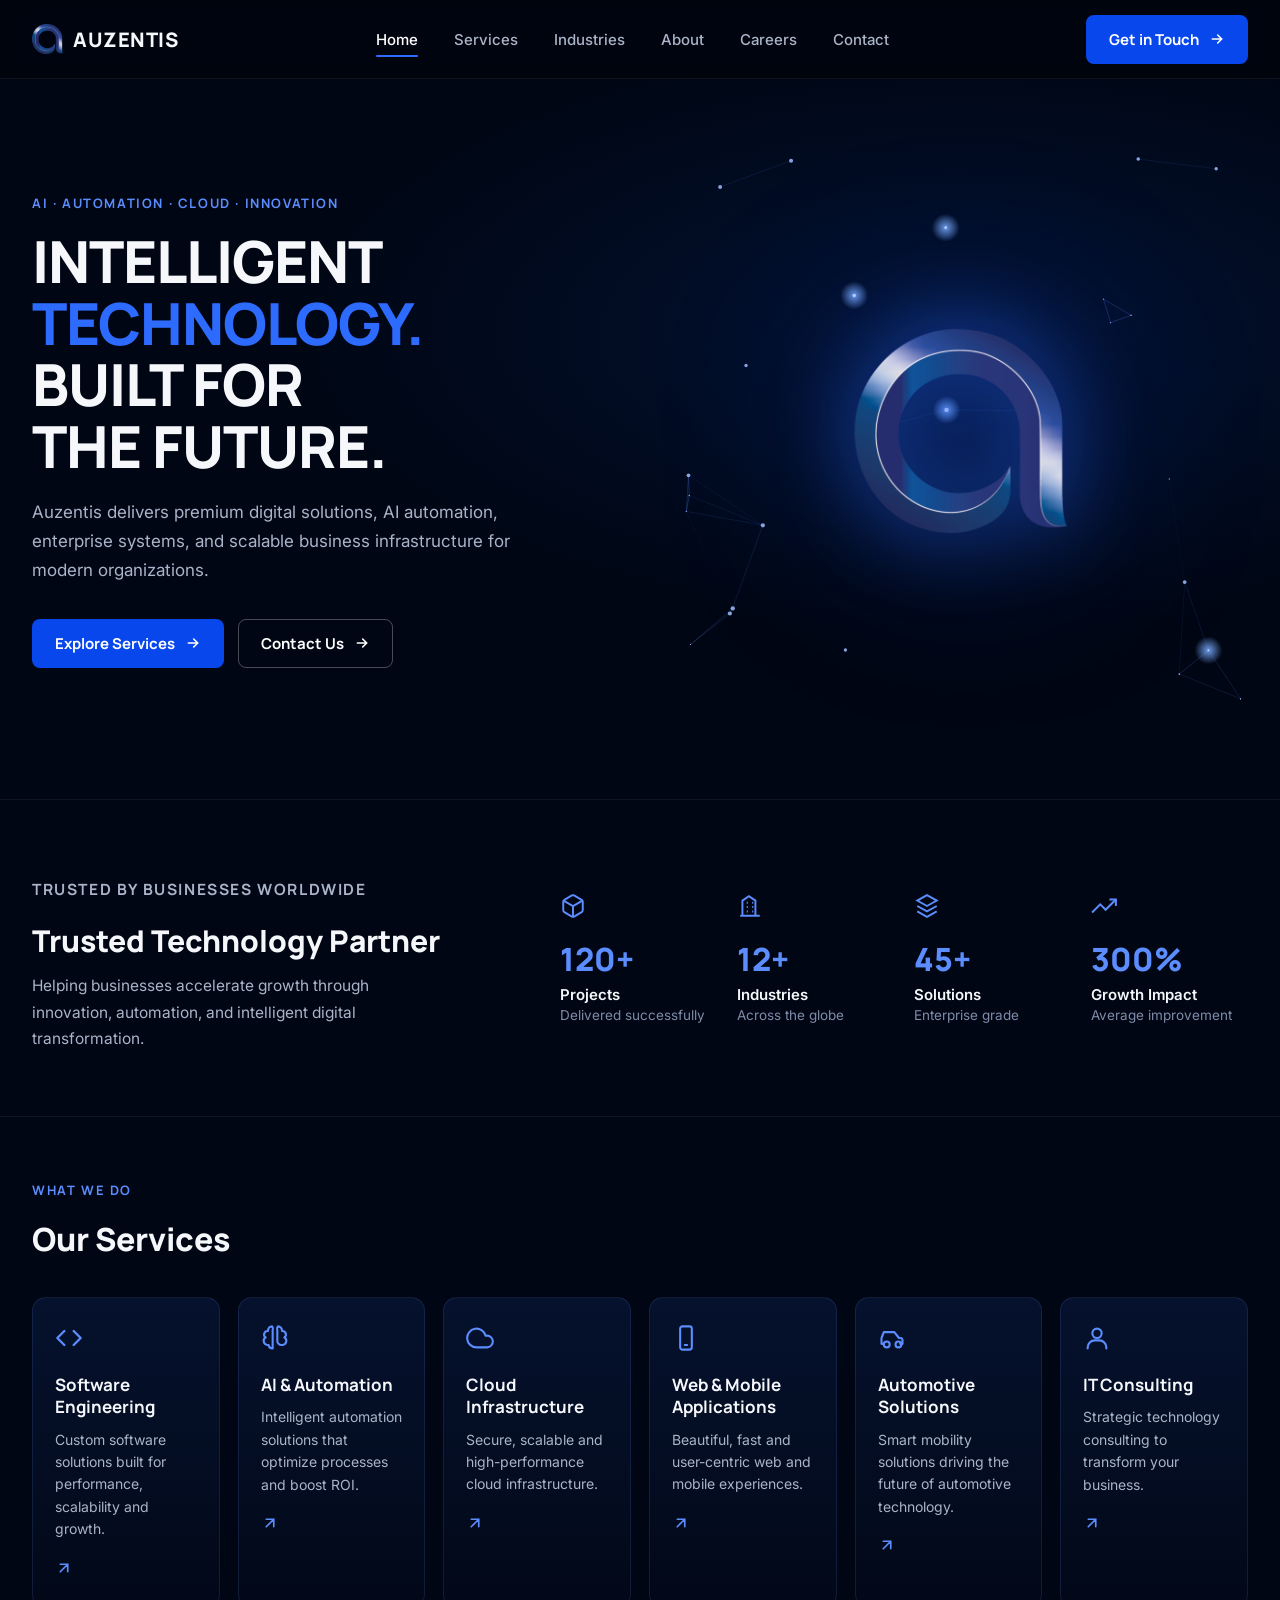
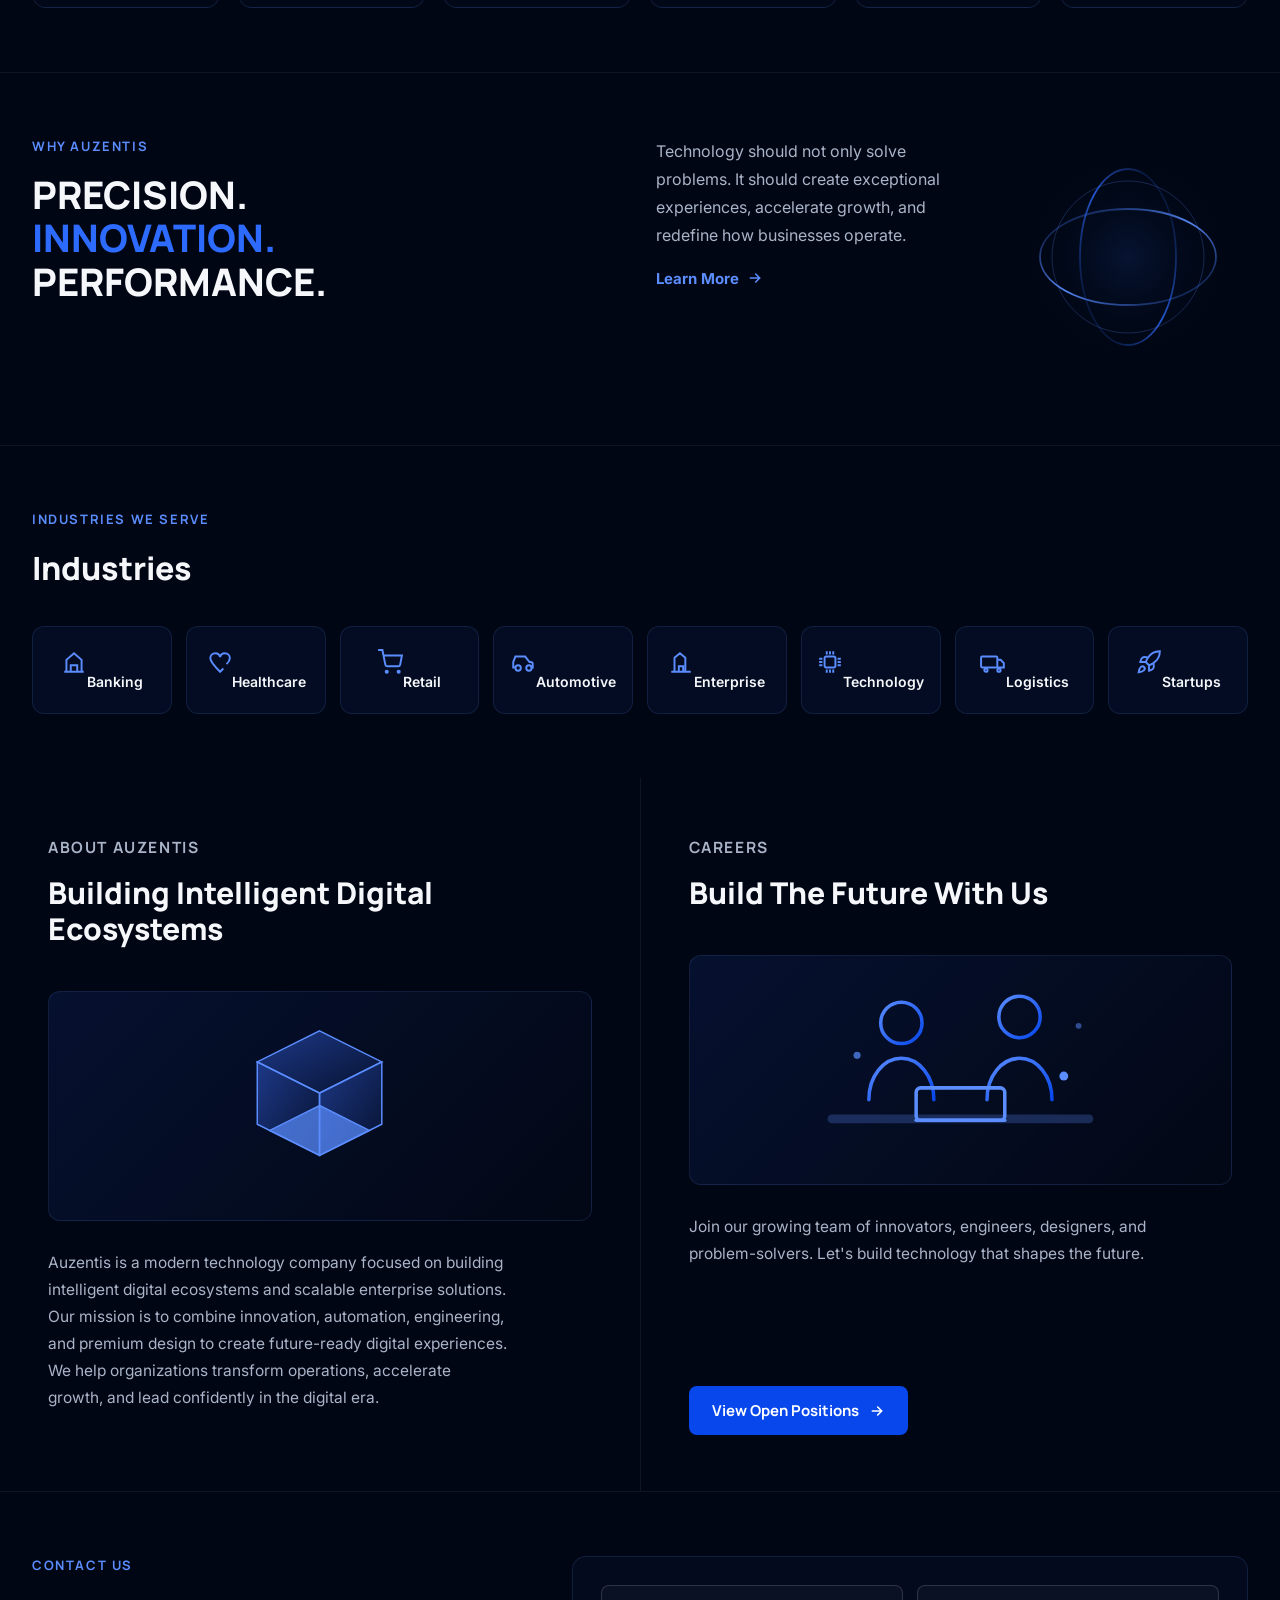
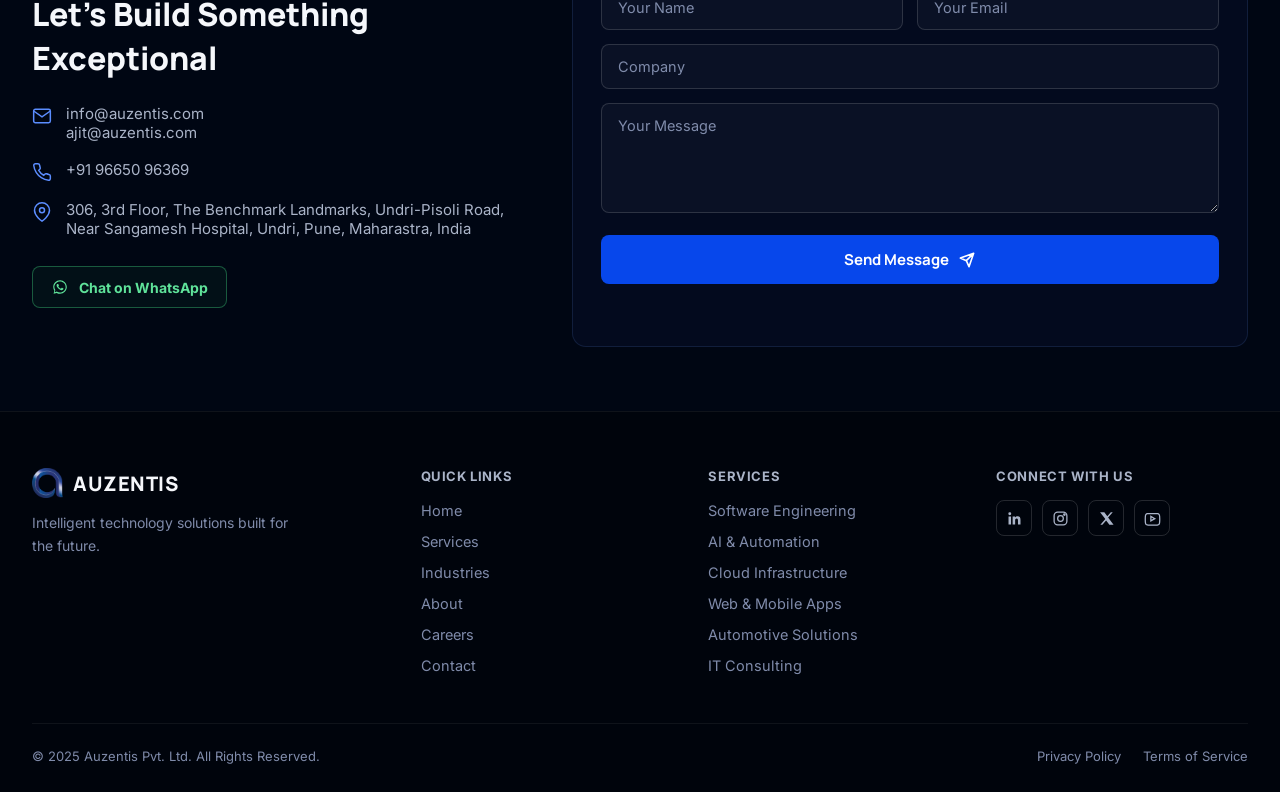
==== commit a5bc0e51: "Address and contact details updated" ====
--- a/index.html
+++ b/index.html
@@ -1038,15 +1038,17 @@
 
           <div class="contact-line">
             <svg width="20" height="20" viewBox="0 0 24 24" fill="none" stroke="currentColor" stroke-width="1.8"><path d="M22 16.92v3a2 2 0 0 1-2.18 2 19.79 19.79 0 0 1-8.63-3.07 19.5 19.5 0 0 1-6-6 19.79 19.79 0 0 1-3.07-8.67A2 2 0 0 1 4.11 2h3a2 2 0 0 1 2 1.72c.127.96.361 1.903.7 2.81a2 2 0 0 1-.45 2.11L8.09 9.91a16 16 0 0 0 6 6l1.27-1.27a2 2 0 0 1 2.11-.45c.907.339 1.85.573 2.81.7A2 2 0 0 1 22 16.92z"/></svg>
-            <a href="tel:+919876543210">+91 98765 43210</a>
+            <a href="tel:+919876543210">+91 96650 96369</a>
           </div>
 
           <div class="contact-line">
             <svg width="20" height="20" viewBox="0 0 24 24" fill="none" stroke="currentColor" stroke-width="1.8"><path d="M21 10c0 7-9 13-9 13s-9-6-9-13a9 9 0 1 1 18 0z"/><circle cx="12" cy="10" r="3"/></svg>
-            <span>Gurugram, Haryana, India</span>
+            <span>306, 3rd Floor, The Benchmark Landmarks,
+Undri-Pisoli Road, Near Sangamesh Hospital,
+Undri, Pune, Maharastra, India</span>
           </div>
 
-          <a href="https://wa.me/919876543210" target="_blank" rel="noopener" class="whatsapp-btn">
+          <a href="https://wa.me/9665096369" target="_blank" rel="noopener" class="whatsapp-btn">
             <svg width="18" height="18" viewBox="0 0 32 32" fill="currentColor"><path d="M16.04 4C9.4 4 4 9.37 4 15.97c0 2.42.69 4.68 1.98 6.6L4.6 28l5.6-1.46a12.2 12.2 0 0 0 5.83 1.49h.01c6.64 0 12.04-5.37 12.04-11.97C28.08 9.36 22.68 4 16.04 4zm0 21.78h-.01a10.06 10.06 0 0 1-5.13-1.4l-.37-.22-3.83 1 1.02-3.73-.24-.39a9.92 9.92 0 0 1-1.53-5.31C5.95 10.5 10.46 6 16.04 6c2.68 0 5.2 1.05 7.09 2.94a9.9 9.9 0 0 1 2.94 7.04c0 5.5-4.51 9.8-10.03 9.8zm5.5-7.34c-.3-.15-1.78-.88-2.06-.98-.27-.1-.47-.15-.67.15-.2.3-.77.98-.94 1.18-.17.2-.35.22-.65.07-1.76-.88-2.91-1.57-4.07-3.56-.31-.53.31-.49.88-1.64.1-.2.05-.37-.05-.52-.1-.15-.66-1.6-.91-2.18-.24-.57-.49-.49-.67-.5-.17-.01-.37-.01-.57-.01-.2 0-.52.08-.79.38-.27.3-1.04 1.02-1.04 2.49 0 1.47 1.07 2.89 1.22 3.09.15.2 2.1 3.2 5.09 4.36 2.99 1.16 2.99.78 3.53.73.54-.05 1.78-.73 2.03-1.43.25-.7.25-1.3.17-1.43-.07-.13-.27-.2-.57-.35z"/></svg>
             Chat on WhatsApp
           </a>
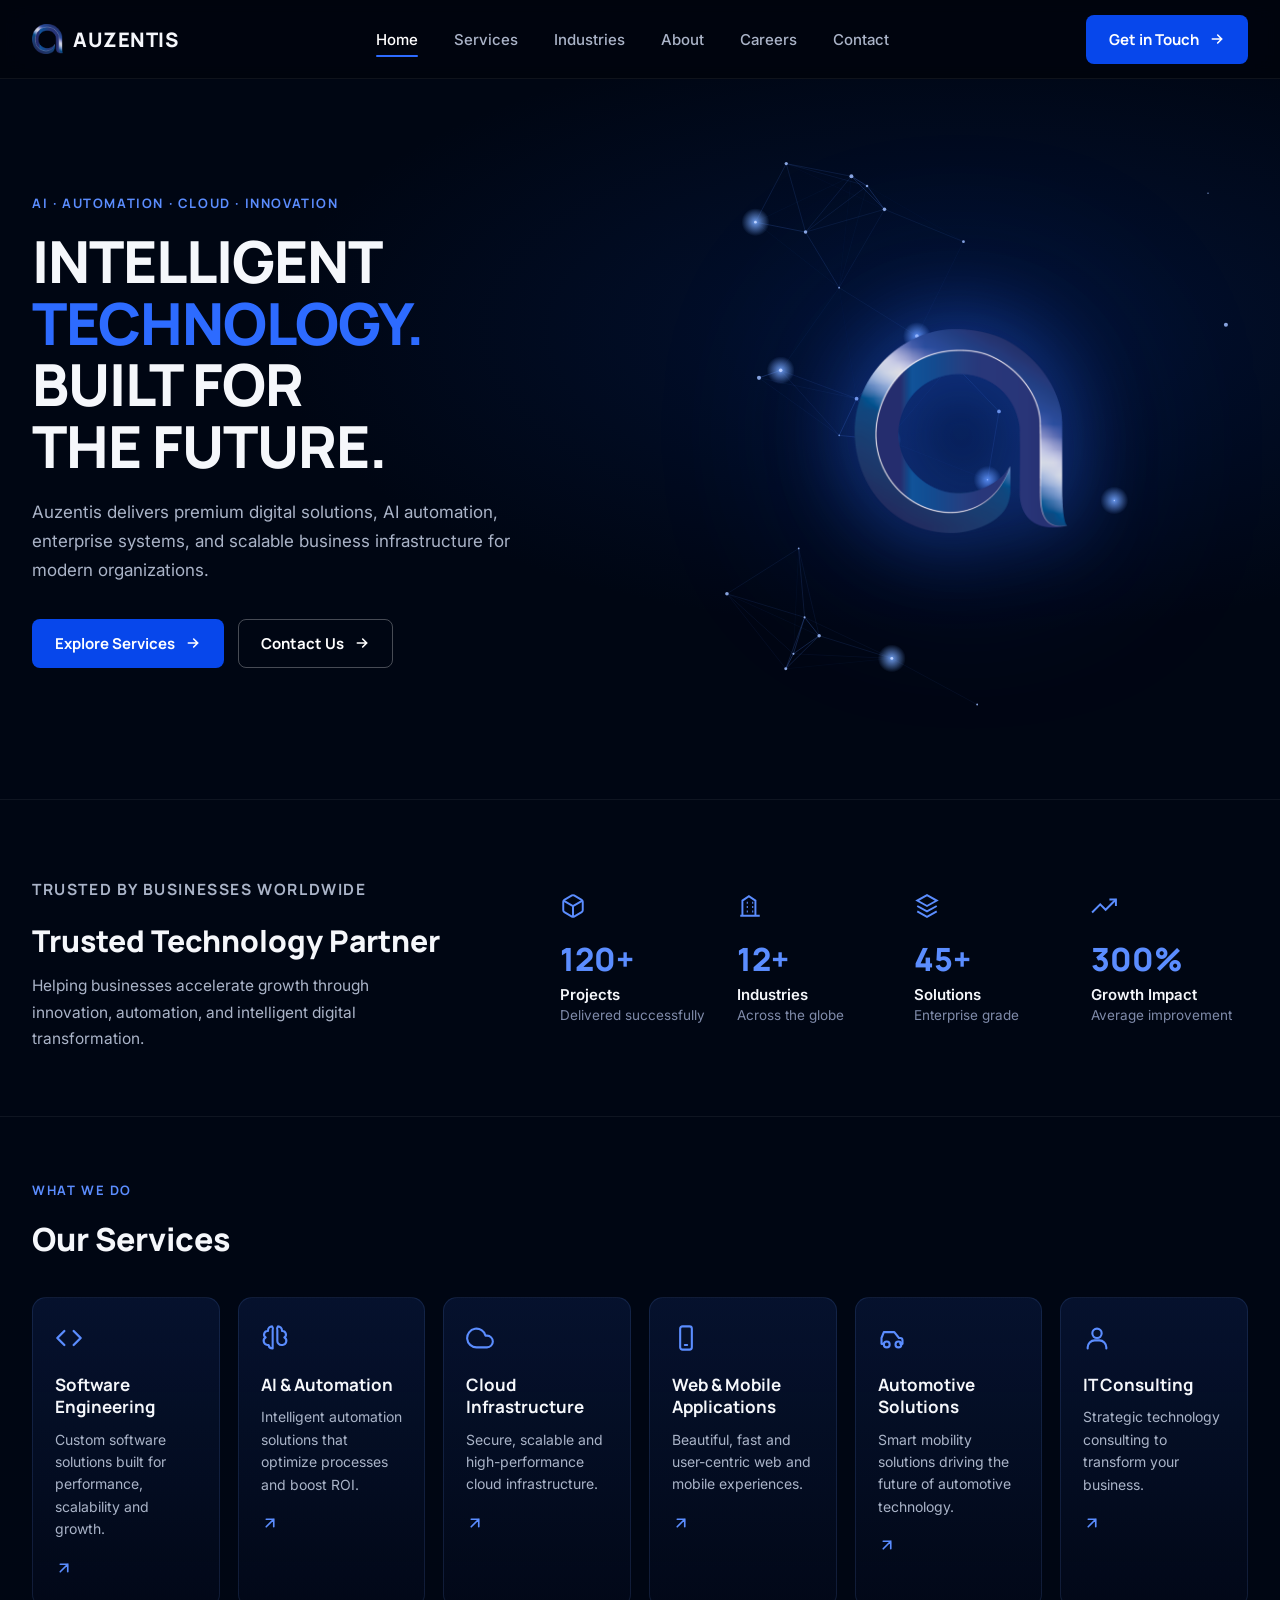
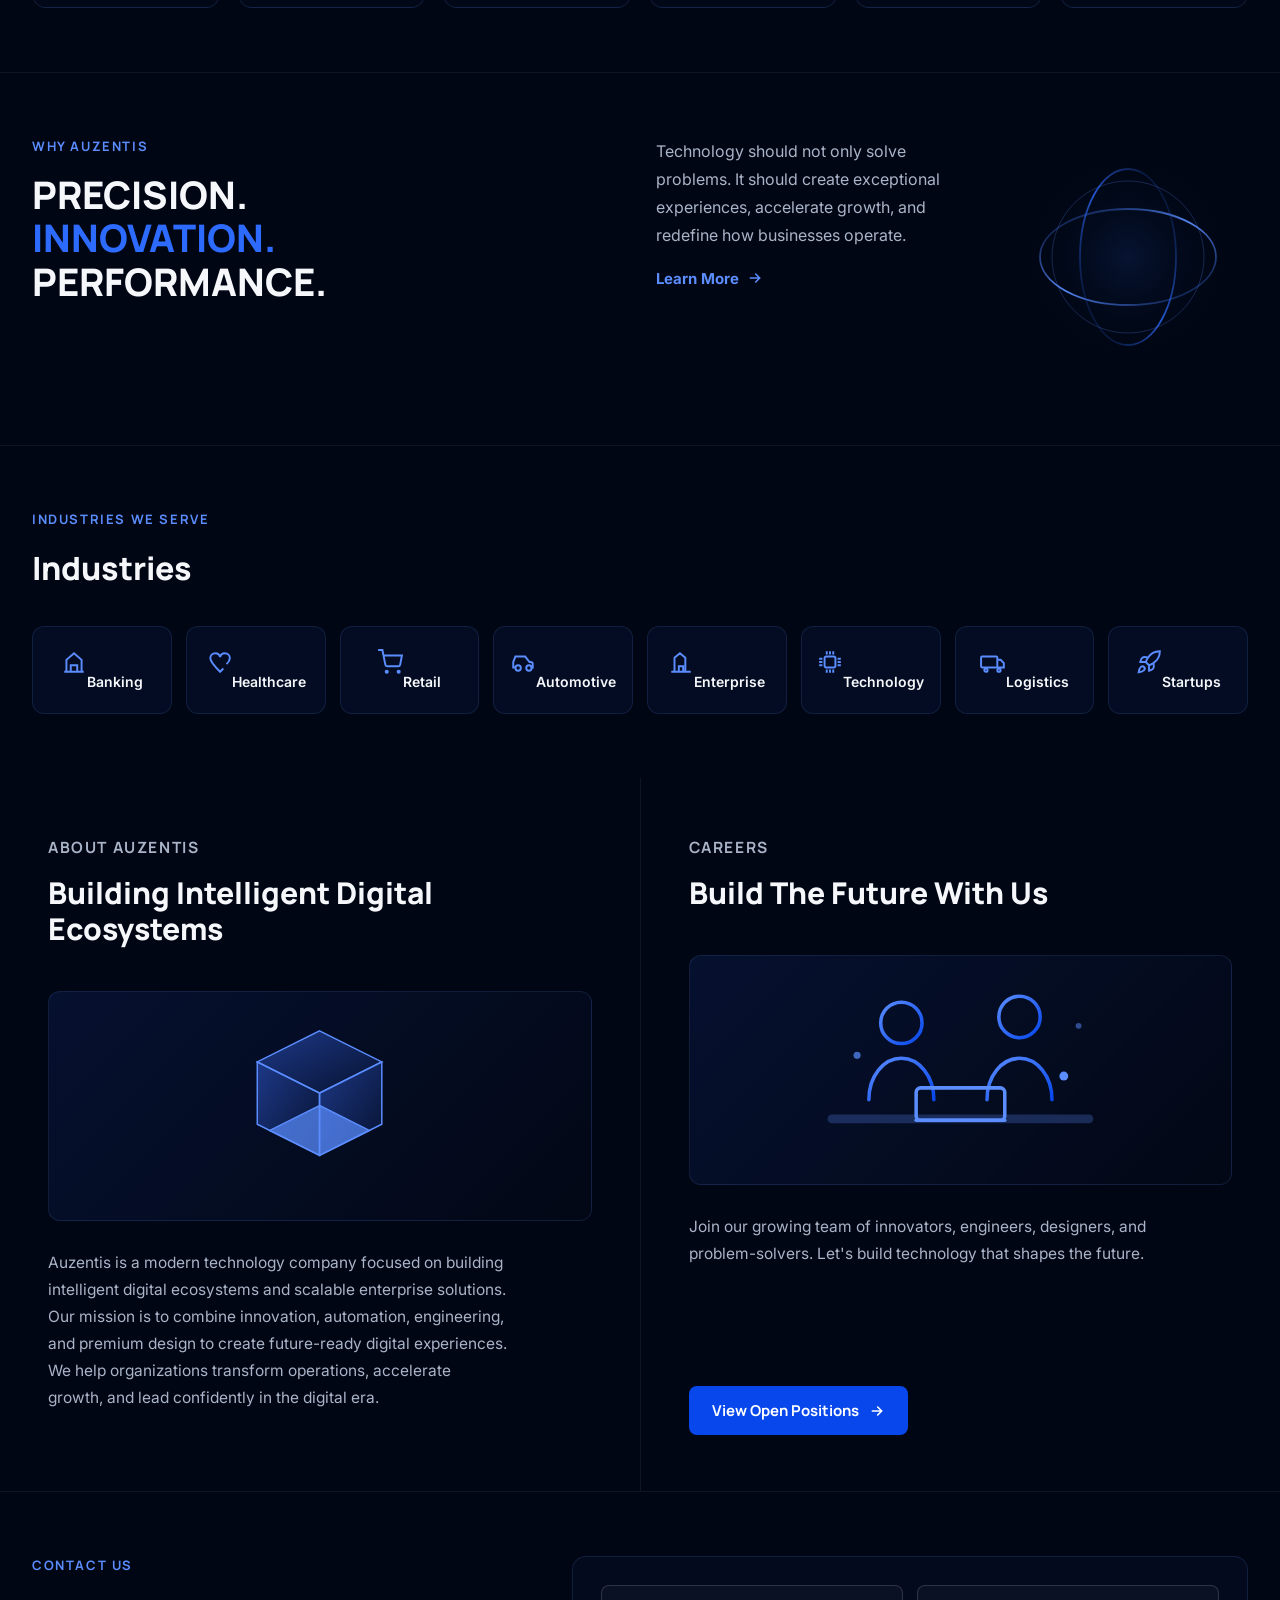
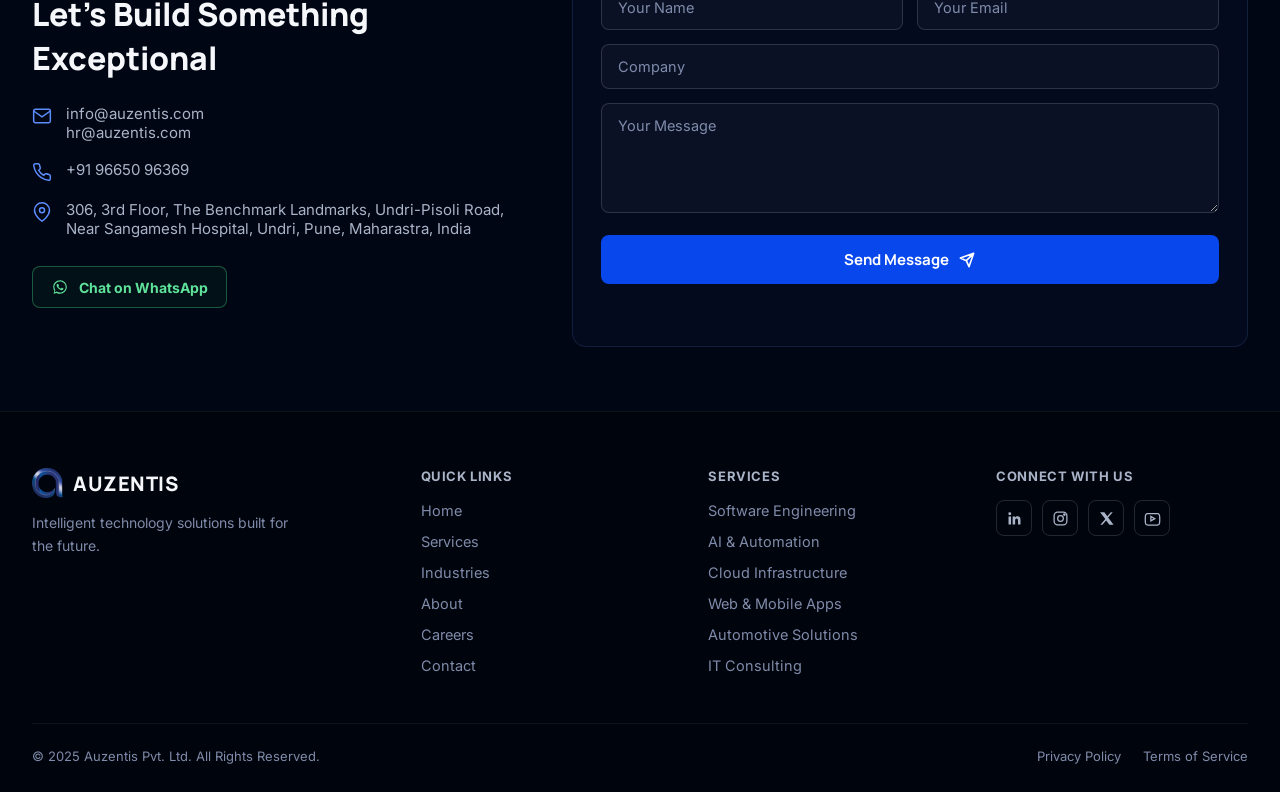
==== commit 8eee8e74: "HR email id updated" ====
--- a/index.html
+++ b/index.html
@@ -3,7 +3,7 @@
 <head>
 <meta charset="UTF-8">
 <meta name="viewport" content="width=device-width, initial-scale=1.0">
-<title>Auzentis — Intelligent Technology. Built For The Future.</title>
+<title>Auzentis - Intelligent Technology. Built For The Future.</title>
 <meta name="description" content="Auzentis delivers premium digital solutions, AI automation, enterprise systems, and scalable business infrastructure for modern organizations.">
 <link rel="icon" type="image/png" href="assets/favicon-32.png">
 <link rel="apple-touch-icon" href="assets/apple-touch-icon.png">
@@ -1032,7 +1032,7 @@
             <svg width="20" height="20" viewBox="0 0 24 24" fill="none" stroke="currentColor" stroke-width="1.8"><path d="M4 4h16v16H4z" opacity="0"/><path d="M22 6 12 13 2 6"/><rect x="2" y="4" width="20" height="16" rx="2"/></svg>
             <div>
               <a href="mailto:info@auzentis.com">info@auzentis.com</a><br>
-              <a href="mailto:ajit@auzentis.com">ajit@auzentis.com</a>
+              <a href="mailto:hr@auzentis.com">hr@auzentis.com</a>
             </div>
           </div>
 
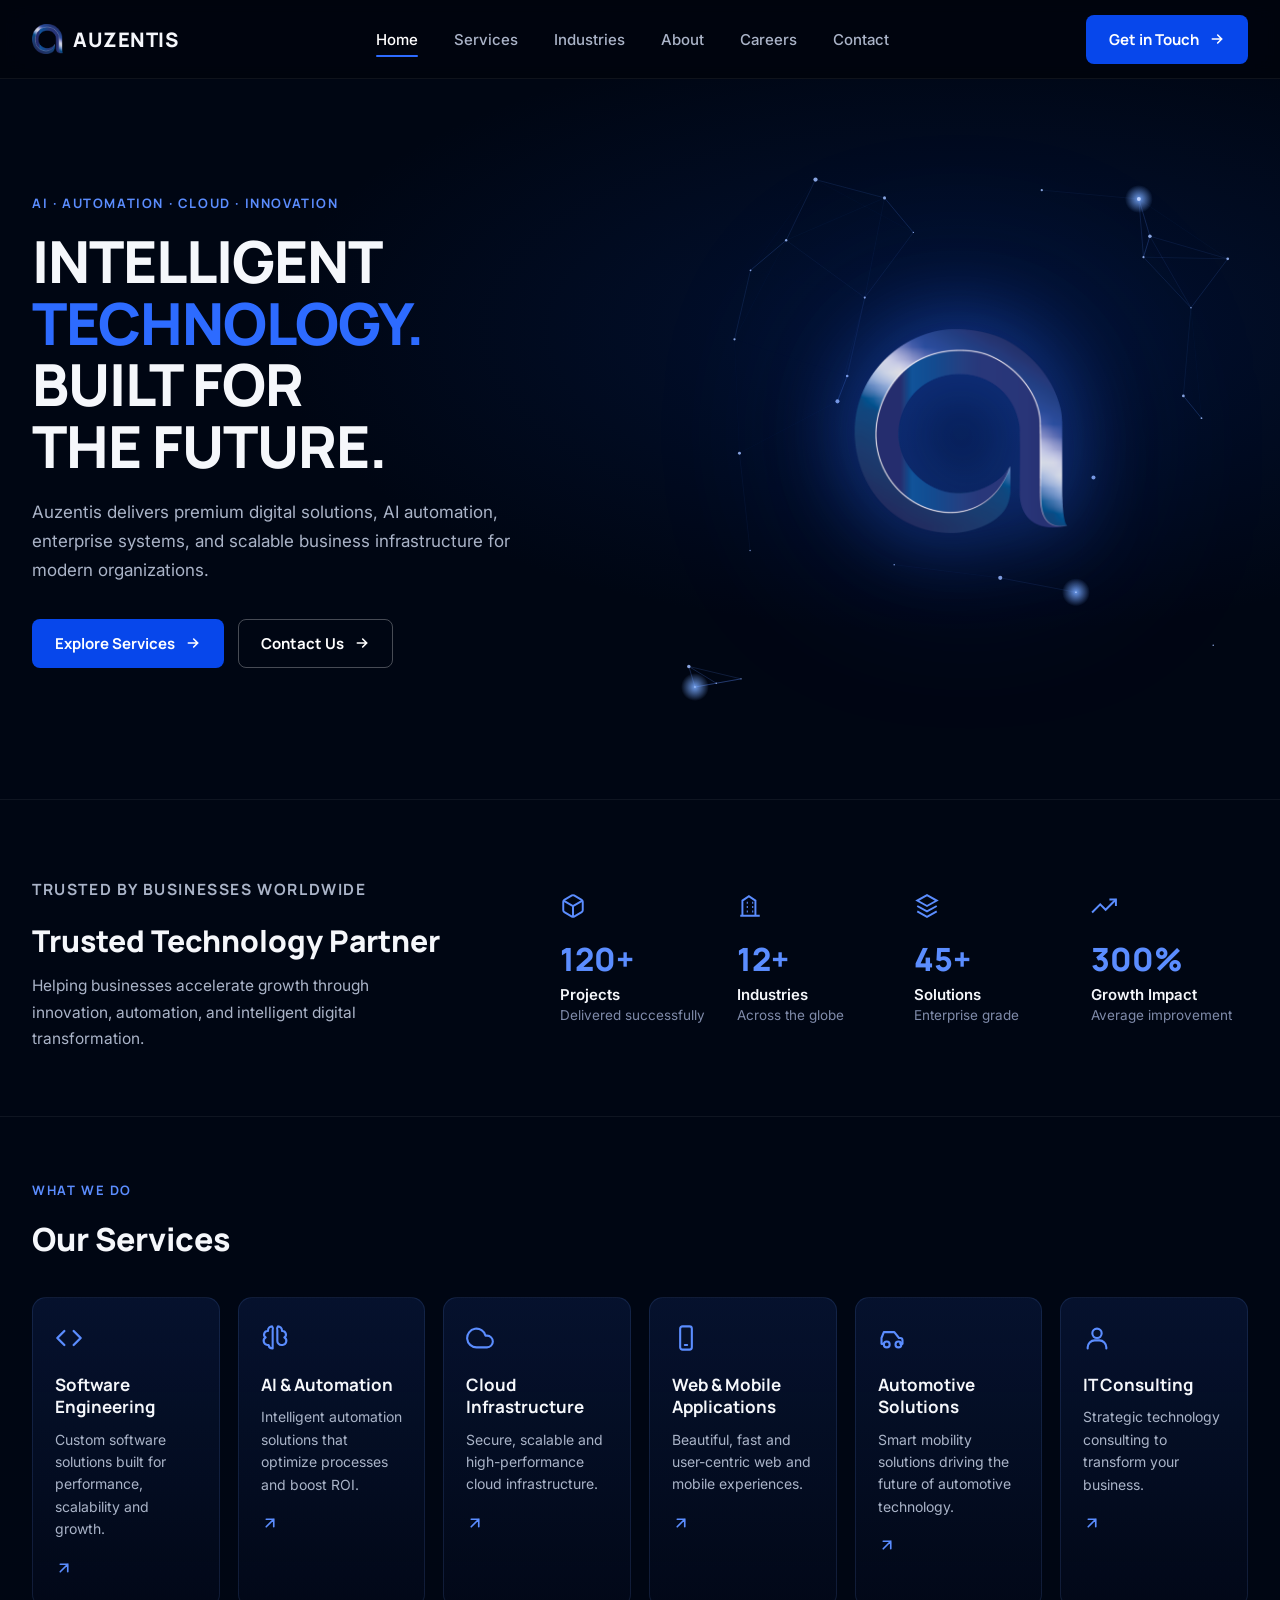
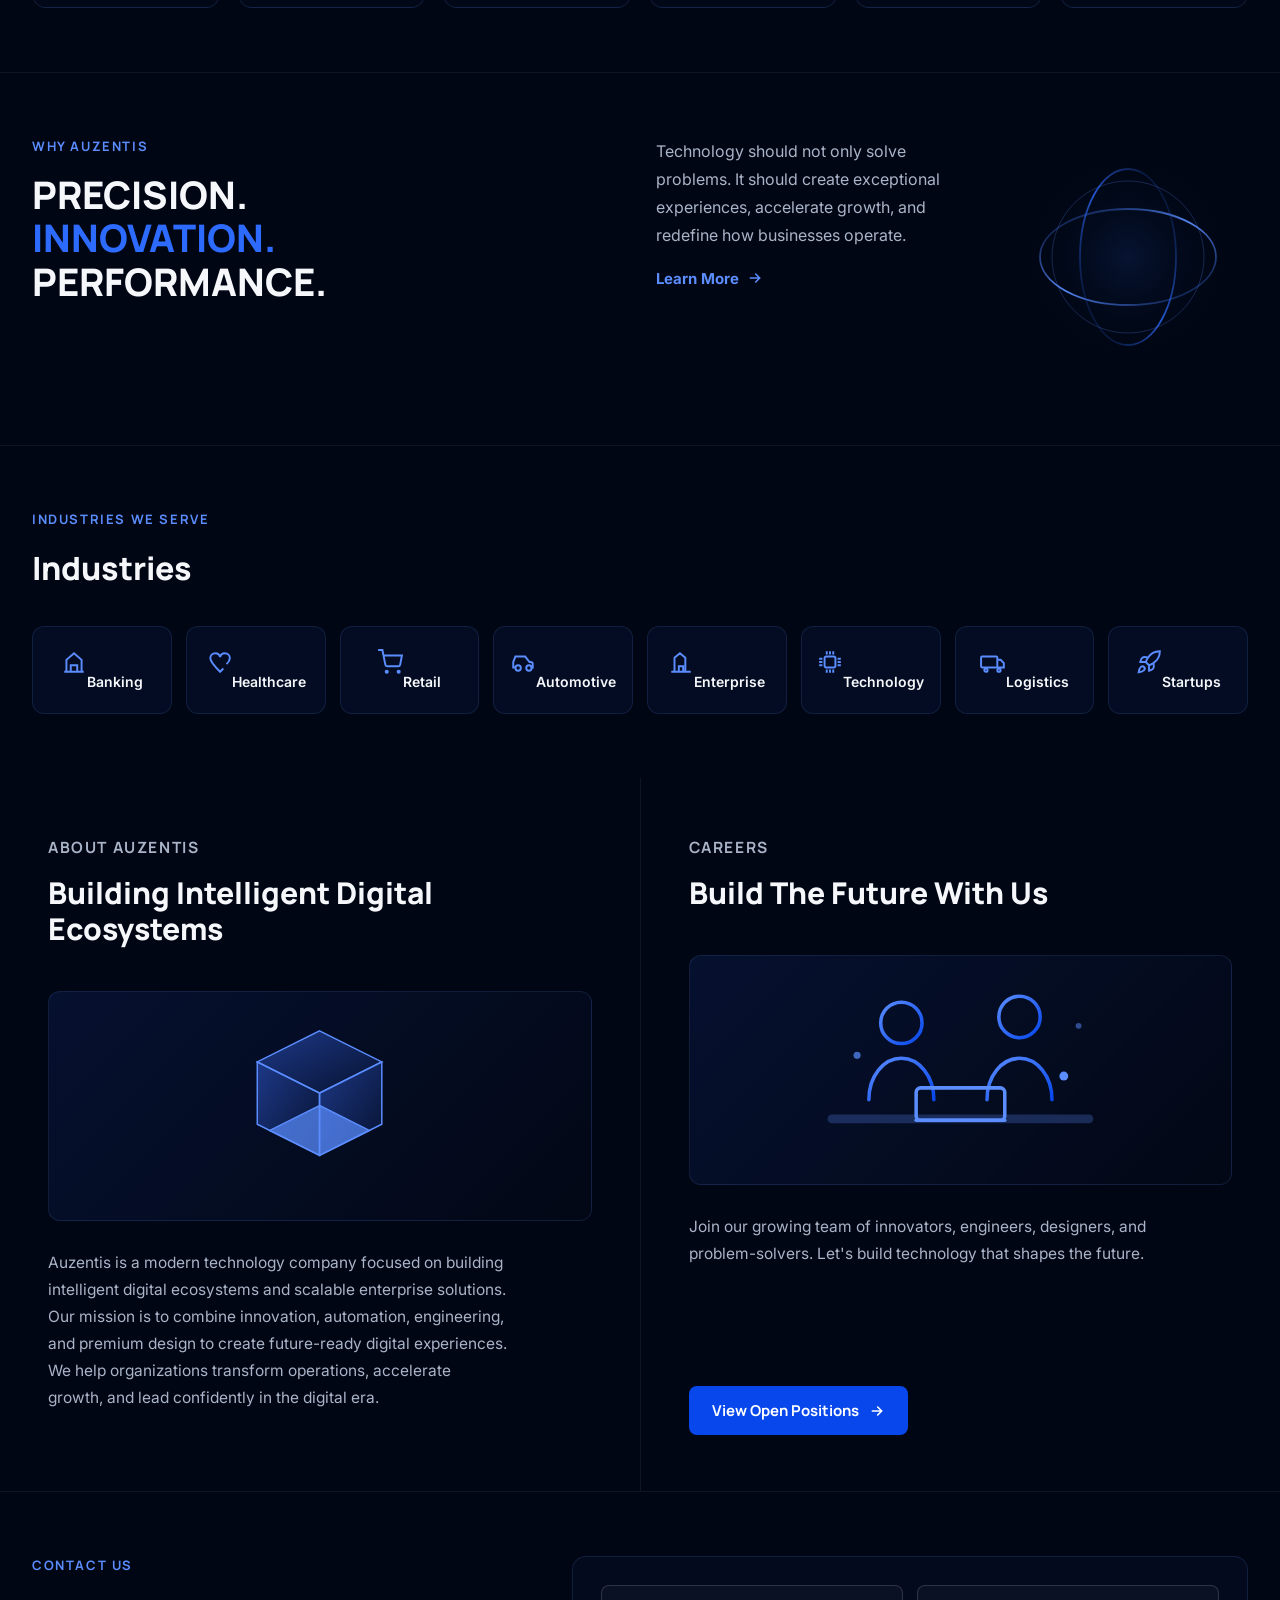
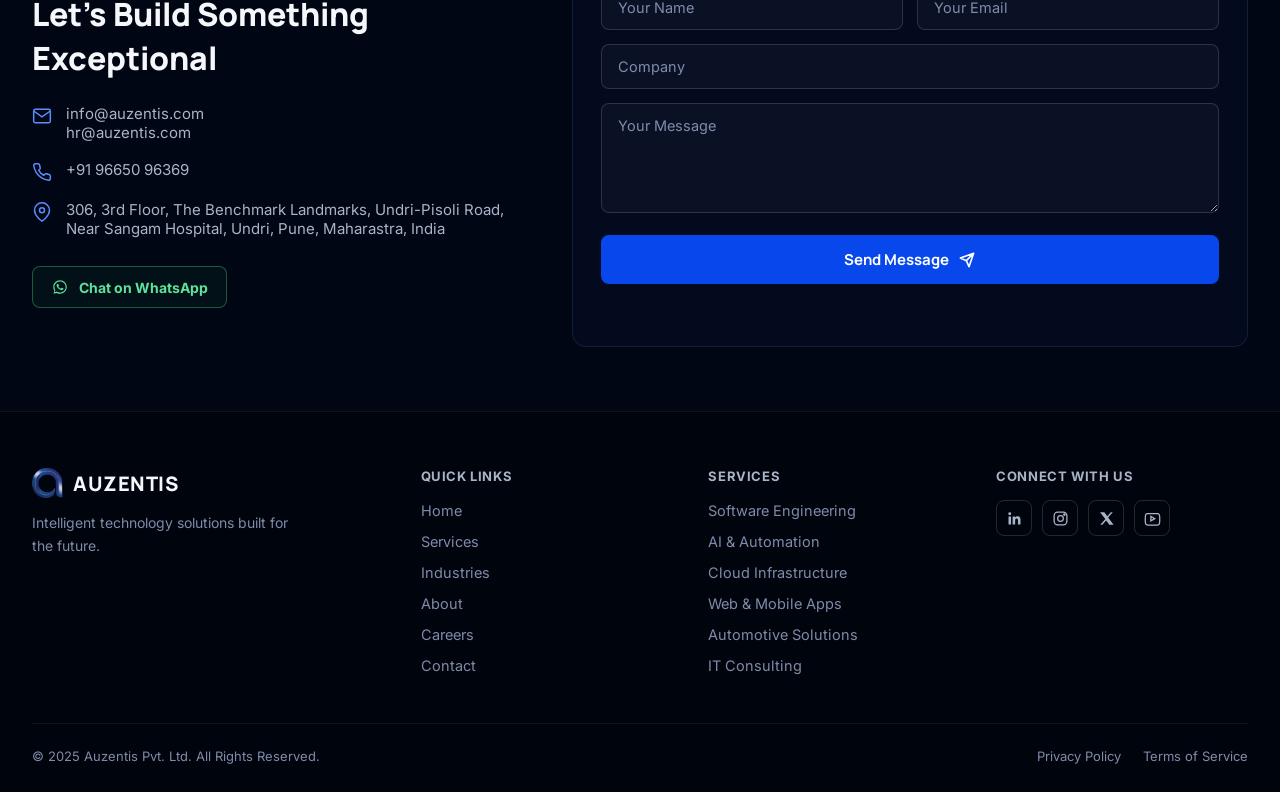
==== commit 7c16c25c: "Renamed hospital name in footer address" ====
--- a/index.html
+++ b/index.html
@@ -1044,7 +1044,7 @@
           <div class="contact-line">
             <svg width="20" height="20" viewBox="0 0 24 24" fill="none" stroke="currentColor" stroke-width="1.8"><path d="M21 10c0 7-9 13-9 13s-9-6-9-13a9 9 0 1 1 18 0z"/><circle cx="12" cy="10" r="3"/></svg>
             <span>306, 3rd Floor, The Benchmark Landmarks,
-Undri-Pisoli Road, Near Sangamesh Hospital,
+Undri-Pisoli Road, Near Sangam Hospital,
 Undri, Pune, Maharastra, India</span>
           </div>
 
